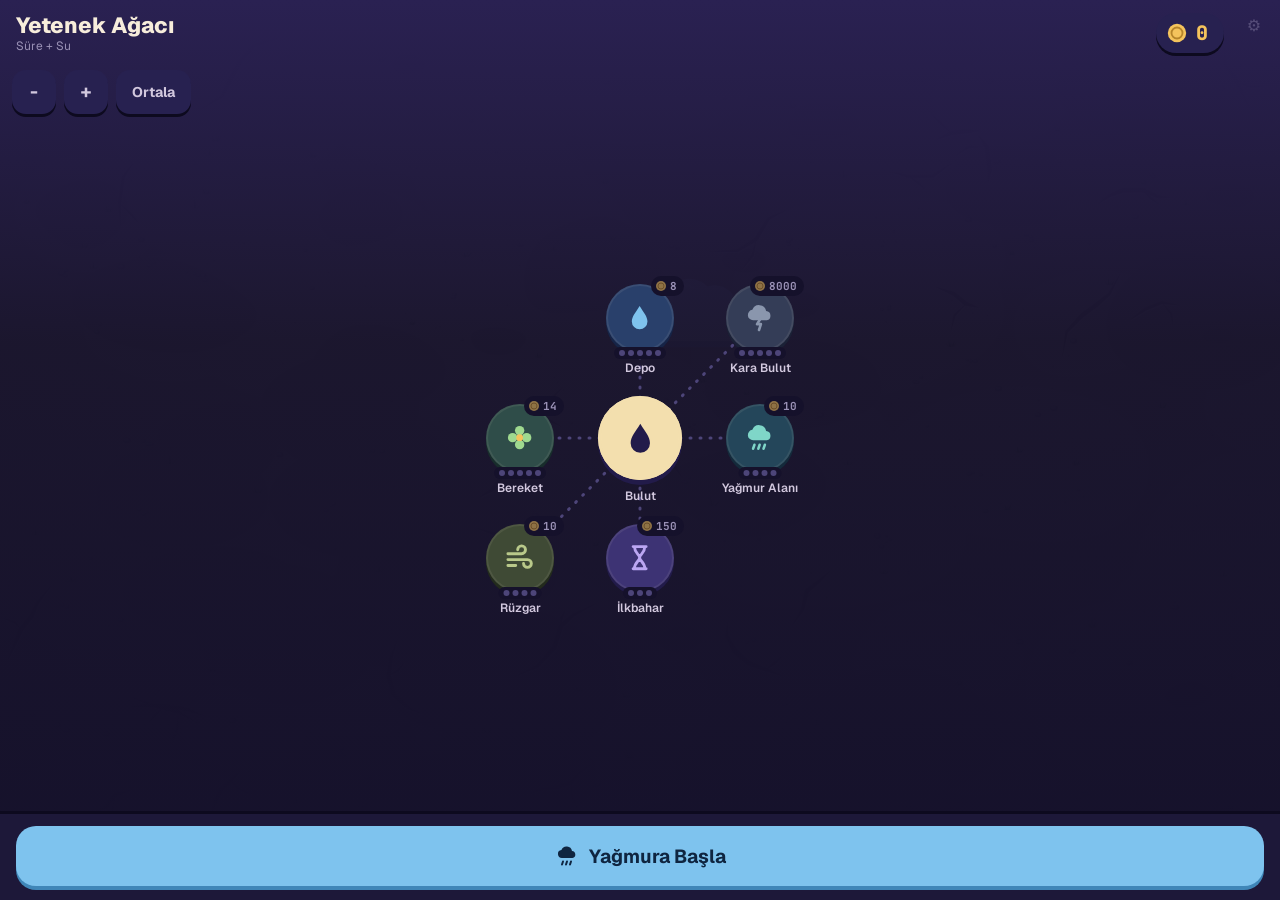
==== rogue/index.html @ 7db6c868 "." ====
<!doctype html>
<html lang="tr" data-build="7">
<head>
  <meta charset="utf-8">
  <meta name="viewport" content="width=device-width, initial-scale=1, viewport-fit=cover">
  <title>Yağmur Fırtınası: Rogue</title>
  <link rel="preconnect" href="https://fonts.googleapis.com">
  <link rel="stylesheet" href="https://fonts.googleapis.com/css2?family=Geist:wght@400;500;600;700&family=JetBrains+Mono:wght@500;600;700&display=swap">
  <link rel="stylesheet" href="style.css?v=8">
  <script>
    window.__errs = [];
    addEventListener('error', function (e) { __errs.push(String(e.message) + ' @' + String(e.filename).split('/').pop() + ':' + e.lineno); });
  </script>
</head>
<body>
  <!-- Play area: canvas always fills it; screens are overlays on top -->
  <div class="stage" id="stage">
    <canvas id="field"></canvas>

    <!-- HUD (visible during a run) -->
    <div class="hud" id="hud" hidden></div>

    <!-- Results overlay -->
    <section class="screen" id="screen-results" hidden></section>

    <!-- Shop overlay -->
    <section class="screen" id="screen-shop" hidden></section>

    <!-- Debug panel (toggle with D or the gear button) -->
    <button class="dbg-btn" id="dbg-btn" aria-label="Debug paneli">⚙</button>
    <aside class="dbg" id="dbg" hidden></aside>
  </div>

  <script src="js/config.js?v=8"></script>
  <script src="js/flora.js?v=8"></script>
  <script src="js/meta.js?v=8"></script>
  <script src="js/run.js?v=8"></script>
  <script src="js/render.js?v=8"></script>
  <script src="js/input.js?v=8"></script>
  <script src="js/ui.js?v=8"></script>
  <script src="js/main.js?v=8"></script>
</body>
</html>
---- rogue/style.css ----
/* Raindrop Rogue: a cloud bringing rain to drought land at dusk.
   Deep dusk navy/purple surfaces, cream text, rain-blue water, warm gold coins, soft green growth.
   Chunky rounded shapes, tactile bottom-edge buttons, tonal fills, no glow. */
:root {
  --bg: #15112b;
  --bg2: #1d1839;
  --surf: #272150;
  --surf2: #322b63;
  --raise: #40387a;
  --edge: #0d0a1f;                      /* dark bottom edge of raised things */
  --deep-rgb: 13, 10, 31;
  --bg-rgb: 21, 17, 43;
  --text: #f7eddb;                      /* cream */
  --text2: #d2c8de;
  --muted: #9a91b6;
  --dim: #4d4579;
  --water: #7ec3ee; --water-ed: #3f86b8; --on-water: #0f2540;
  --gold: #f4c35c; --gold-ed: #b5842a; --on-gold: #3a2705;
  --green: #97d68b;
  --danger: #ff8c78;
  --sans: 'Geist', system-ui, -apple-system, 'Segoe UI', Roboto, sans-serif;
  --mono: 'JetBrains Mono', ui-monospace, 'Cascadia Mono', Consolas, monospace;
  --gutter: 16px;
}

* { box-sizing: border-box; }
html, body {
  margin: 0; width: 100%; height: 100%;
  overflow: hidden; overscroll-behavior: none;
  background: var(--bg); color: var(--text);
  font: 15px/21px var(--sans); font-variant-numeric: tabular-nums;
  -webkit-text-size-adjust: 100%;
  -webkit-tap-highlight-color: transparent;
}
body { height: 100vh; height: 100dvh; }
[hidden] { display: none !important; }
button { font: inherit; color: inherit; background: none; border: 0; padding: 0; cursor: pointer; }
button:disabled { cursor: default; }
p, h2 { margin: 0; }

/* ---------- stage + canvas ---------- */
.stage { position: relative; width: 100%; height: 100%; overflow: hidden; }
.stage canvas {
  position: absolute; left: 0; top: 0; width: 100%; height: 100%;
  display: block; touch-action: none; user-select: none; -webkit-user-select: none;
}

/* ---------- shared bits ---------- */
.ico { display: block; flex: none; fill: currentColor; }
.ico-flower .ico-core { fill: var(--gold); }
.coin-ico { display: block; flex: none; width: 18px; height: 18px; }
.coin-ico .c1 { fill: var(--gold); }
.coin-ico .c2 { stroke: var(--gold-ed); }
.bar { flex: 1 1 auto; min-width: 0; height: 10px; border-radius: 5px; background: rgba(var(--deep-rgb), .6); overflow: hidden; }
.bar-thin { height: 6px; border-radius: 3px; }
.bar-fill { height: 100%; width: 0; border-radius: inherit; background: var(--water); }
.bar-water.low { background: var(--danger); }
.bar-evap { background: var(--gold); }
.bar-combo { background: var(--gold); }

/* ---------- HUD (never blocks play) ---------- */
.hud {
  position: absolute; left: 0; right: 0; top: 0; z-index: 5;
  /* right padding keeps the HUD clear of the debug gear */
  padding: max(10px, env(safe-area-inset-top)) calc(var(--gutter) + 40px) 0 max(var(--gutter), env(safe-area-inset-left));
  pointer-events: none; user-select: none; -webkit-user-select: none;
  display: flex; flex-direction: column; gap: 8px;
}
.hud-row { display: flex; align-items: center; gap: 8px; }
.hud-tank, .hud-pill, .hud-coins, .hud-combo {
  display: flex; align-items: center; gap: 8px; height: 38px; padding: 0 12px;
  border-radius: 19px; background: rgba(var(--bg-rgb), .82); box-shadow: 0 3px 0 rgba(var(--deep-rgb), .55);
}
.hud-tank { flex: 1 1 0; min-width: 0; max-width: 300px; }
.hud-tank .hud-ico { width: 20px; height: 20px; color: var(--water); }
.hud-coins { flex: none; padding: 0 14px 0 10px; }
.hud-coins .hud-coin { width: 22px; height: 22px; }
.hud-num { font: 700 14px/18px var(--mono); color: var(--text); white-space: nowrap; }
.hud-coins .hud-num { font-size: 17px; line-height: 20px; color: var(--gold); }
.hud-tank .hud-num { min-width: 6.4ch; text-align: right; }
.hud-pill { flex: none; }
.hud-ring { width: 22px; height: 22px; flex: none; }
.rg-bg, .rg-fg { fill: none; stroke-width: 3.4; }
.rg-bg { stroke: rgba(247, 237, 219, .18); }
.rg-fg { stroke: var(--water); stroke-linecap: round; stroke-dasharray: 100; stroke-dashoffset: 0; }
.hud-pill.low .rg-fg { stroke: var(--danger); }
.hud-pill.low .hud-num { color: var(--danger); }
.hud-evap { gap: 8px; }
.hud-evap .hud-ico { width: 20px; height: 20px; color: var(--gold); }
.hud-evap .bar { width: 72px; flex: none; }
.hud-combo {
  flex: none; flex-direction: column; justify-content: center; gap: 3px; width: 76px; padding: 0 12px;
  background: var(--gold); box-shadow: 0 3px 0 var(--gold-ed);
}
.hud-combo .hud-num { text-align: center; font-size: 17px; line-height: 18px; color: var(--on-gold); }
.hud-combo .bar { flex: none; background: rgba(58, 39, 5, .25); }
.hud-combo .bar-combo { background: var(--on-gold); }
.hud-combo.pop { animation: combo-pop .32s cubic-bezier(.3, 1.6, .5, 1); }
@keyframes combo-pop { 0% { transform: scale(.8); } 60% { transform: scale(1.18); } 100% { transform: scale(1); } }

/* ---------- overlay screens ---------- */
.screen {
  position: absolute; inset: 0; z-index: 10;
  display: flex; align-items: center; justify-content: center;
  padding: max(var(--gutter), env(safe-area-inset-top)) var(--gutter) max(var(--gutter), env(safe-area-inset-bottom));
  background: linear-gradient(rgba(var(--bg-rgb), .55), rgba(var(--bg-rgb), .86));
}
.panel {
  width: 100%; max-width: 720px; max-height: 100%; overflow-y: auto;
  display: flex; flex-direction: column; gap: 14px;
  padding: 22px 18px 18px; border-radius: 28px;
  background: var(--bg2);
  box-shadow: 0 6px 0 var(--edge), 0 22px 40px rgba(0, 0, 0, .35);
}
.panel-narrow { max-width: 400px; align-items: stretch; text-align: center; }

/* ---------- buttons ---------- */
.btn {
  min-height: 48px; padding: 0 22px; border-radius: 16px;
  background: var(--surf2); color: var(--text); font-weight: 700;
  display: inline-flex; align-items: center; justify-content: center; gap: 10px;
  box-shadow: 0 4px 0 var(--edge);
  transition: transform .08s, box-shadow .08s, background-color .12s;
}
.btn:active:not(:disabled) { transform: translateY(3px); box-shadow: 0 1px 0 var(--edge); }
.btn-primary { background: var(--water); color: var(--on-water); box-shadow: 0 4px 0 var(--water-ed); }
.btn-primary:active:not(:disabled) { box-shadow: 0 1px 0 var(--water-ed); }
.btn-gold { background: var(--gold); color: var(--on-gold); box-shadow: 0 4px 0 var(--gold-ed); }
.btn-gold:active:not(:disabled) { box-shadow: 0 1px 0 var(--gold-ed); }
.btn-big { min-height: 60px; border-radius: 20px; font-size: 19px; }
.btn-wide { width: 100%; }
.btn:disabled { opacity: .45; box-shadow: 0 2px 0 var(--edge); }
.btn-ico { width: 24px; height: 24px; }
@media (hover: hover) {
  .btn:hover:not(:disabled) { background: var(--raise); }
  .btn-primary:hover:not(:disabled) { background: #98d1f3; }
  .btn-gold:hover:not(:disabled) { background: #f8d078; }
}
.btn:focus-visible, .chip-btn:focus-visible, .dbg-btn:focus-visible, .tree-btn:focus-visible,
.tnode:focus-visible, .tree-x:focus-visible, .dbg-close:focus-visible {
  outline: 3px solid var(--text); outline-offset: 3px;
}

/* ---------- results ---------- */
.res-title { font: 800 32px/36px var(--sans); letter-spacing: -.3px; color: var(--text); }
.res-sub { margin-top: -8px; color: var(--muted); font-size: 14px; }
.big-coins {
  display: flex; align-items: center; justify-content: center; gap: 12px; margin: 2px 0;
  font: 800 56px/60px var(--mono); color: var(--gold); letter-spacing: -2px;
}
.big-coin { width: 46px; height: 46px; }
.big-coins.done, .big-coins:has(.done) { animation: coin-settle .3s ease-out; }
@keyframes coin-settle { 0% { transform: scale(1.12); } 100% { transform: scale(1); } }
.chips { display: grid; grid-template-columns: repeat(3, 1fr); gap: 8px; }
.chip {
  display: flex; flex-direction: column; align-items: center; gap: 2px; min-width: 0;
  padding: 10px 6px 9px; border-radius: 18px; background: var(--surf); box-shadow: 0 3px 0 var(--edge);
}
.chip-ico { width: 20px; height: 20px; color: var(--green); margin-bottom: 2px; }
.chip .ico-bolt { color: var(--gold); }
.chip .ico-hourglass { color: var(--water); }
.chip-val { font: 700 17px/22px var(--mono); color: var(--text); white-space: nowrap; }
.chip-lbl { font-size: 12px; line-height: 15px; color: var(--muted); }
.res-total { display: flex; align-items: center; justify-content: center; gap: 6px; color: var(--text2); font-size: 14px; }
.res-total b { font: 700 15px/20px var(--mono); color: var(--text); }
.mini-coin { width: 16px; height: 16px; }
.res-mode { margin-left: 8px; padding-left: 10px; border-left: 2px solid var(--dim); color: var(--muted); font-size: 12px; }
.btn-stack { display: flex; flex-direction: column; gap: 12px; margin-top: 4px; }
.results-panel { animation: panel-in .28s cubic-bezier(.3, 1.3, .5, 1); }
@keyframes panel-in { from { transform: translateY(14px) scale(.97); opacity: 0; } to { transform: none; opacity: 1; } }

/* ---------- skill tree ---------- */
.screen-tree { padding: 0; align-items: stretch; background: linear-gradient(#2a2152 0%, rgba(var(--bg-rgb), .96) 38%, var(--bg) 100%); }
.tree-wrap { width: 100%; height: 100%; display: flex; flex-direction: column; min-width: 0; }
.tree-head {
  flex: none; display: flex; justify-content: space-between; align-items: center; gap: 12px;
  padding: max(12px, env(safe-area-inset-top)) 56px 8px max(var(--gutter), env(safe-area-inset-left));
}
.tree-title { min-width: 0; }
.tree-h { font: 800 22px/26px var(--sans); letter-spacing: -.2px; }
.tree-mode { font-size: 12px; line-height: 16px; color: var(--muted); }
.coin-pill {
  flex: none; display: inline-flex; align-items: center; gap: 8px; height: 40px; padding: 0 16px 0 10px;
  border-radius: 20px; background: var(--surf); box-shadow: 0 3px 0 var(--edge);
}
.coin-pill .pill-coin { width: 22px; height: 22px; }
.shop-coins { font: 800 20px/24px var(--mono); color: var(--gold); }
.tree-main { position: relative; flex: 1 1 auto; min-height: 0; overflow: hidden; }
.tree-vp {
  position: absolute; inset: 0; overflow: hidden; cursor: grab;
  touch-action: none; user-select: none; -webkit-user-select: none;
}
.tree-vp.dragging { cursor: grabbing; }
.tree-world { position: absolute; left: 0; top: 0; width: 0; height: 0; transform-origin: 0 0; will-change: transform; }
.tree-lines { position: absolute; left: 0; top: 0; overflow: visible; pointer-events: none; }
.tree-foot {
  flex: none; padding: 12px max(var(--gutter), env(safe-area-inset-right)) max(14px, env(safe-area-inset-bottom)) max(var(--gutter), env(safe-area-inset-left));
  background: var(--bg2); box-shadow: 0 -3px 0 var(--edge);
}
.tree-ctl { position: absolute; left: 12px; top: 8px; display: flex; gap: 8px; z-index: 2; }
.tree-btn {
  min-width: 44px; min-height: 44px; border-radius: 14px; font: 700 20px/1 var(--mono);
  background: var(--surf); color: var(--text2); box-shadow: 0 3px 0 var(--edge);
  transition: transform .08s, box-shadow .08s;
}
.tree-btn:active { transform: translateY(2px); box-shadow: 0 1px 0 var(--edge); }
.tree-btn-txt { padding: 0 16px; font: 700 14px/1 var(--sans); }
@media (hover: hover) { .tree-btn:hover { background: var(--surf2); } }

/* branch colours: --c fill/accent, --cs soft disc tint, --ce darker edge */
.b-water  { --c: #7ec3ee; --cs: #29406b; --ce: #162447; }
.b-rain   { --c: #7fd6c8; --cs: #24465a; --ce: #142a3b; }
.b-bounty { --c: #9fd98f; --cs: #2f4d49; --ce: #182d2c; }
.b-time   { --c: #bba6f2; --cs: #3d3374; --ce: #221b4a; }
.b-storm  { --c: #8a96ad; --cs: #343d57; --ce: #1b2136; }
.b-wind   { --c: #b9c98a; --cs: #3f4a35; --ce: #232b1d; }
.b-root   { --c: #f3dfae; --cs: #4b4073; --ce: #221b4a; }

.tline { fill: none; stroke: var(--dim); stroke-width: 3; stroke-dasharray: 1 9; stroke-linecap: round; }
.tline.on { stroke: var(--c); stroke-width: 6; stroke-dasharray: none; opacity: .9; }

.tnode {
  position: absolute; padding: 0; border-radius: 50%;
  display: flex; align-items: center; justify-content: center;
  background: var(--cs); color: var(--c);
  box-shadow: inset 0 0 0 2px rgba(247, 237, 219, .08), 0 4px 0 var(--ce);
  touch-action: none; transition: transform .12s;
}
.tn-ico { width: 46%; height: 46%; }
.tn-sprite { width: 72%; height: 72%; object-fit: contain; pointer-events: none; -webkit-user-drag: none; }
.td-disc .tn-sprite { width: 80%; height: 80%; }
.tnode.st-owned { background: var(--cs); box-shadow: inset 0 0 0 3px var(--c), 0 4px 0 var(--ce); }
.tnode.st-maxed { background: var(--c); color: var(--ce); box-shadow: 0 4px 0 var(--ce); }
.tnode.st-maxed .ico-flower .ico-core { fill: #fff6df; }
.tnode.is-root { --c: #f3dfae; box-shadow: inset 0 0 0 3px var(--c), 0 5px 0 var(--ce); }
.tnode.st-locked { background: var(--surf); color: var(--muted); box-shadow: 0 3px 0 var(--ce); opacity: .7; }
.tnode.st-locked .tn-ico { width: 38%; height: 38%; }
.tnode.sel { transform: scale(1.1); box-shadow: inset 0 0 0 3px var(--text), 0 4px 0 var(--ce); }
.tnode.can-buy::after {
  content: ''; position: absolute; inset: -4px; border-radius: 50%; border: 3px solid var(--c);
  pointer-events: none; animation: tpulse 2s ease-out infinite;
}
.tn-pips {
  position: absolute; left: 50%; bottom: -7px; transform: translateX(-50%);
  display: flex; gap: 3px; padding: 3px 5px; border-radius: 8px; background: var(--bg);
}
.tn-pips i, .td-pips i { display: block; width: 6px; height: 6px; border-radius: 50%; background: var(--dim); }
.tn-pips i.on, .td-pips i.on { background: var(--c); }
.tn-cost {
  position: absolute; right: -10px; top: -8px; display: inline-flex; align-items: center; gap: 3px;
  height: 20px; padding: 0 7px 0 4px; border-radius: 10px;
  background: var(--bg); color: var(--muted); font: 700 11px/20px var(--mono);
}
.tn-cost .tn-coin { width: 12px; height: 12px; opacity: .55; }
.tn-cost.ok { background: var(--gold); color: var(--on-gold); }
.tn-cost.ok .tn-coin { opacity: 1; }
.tn-cost.ok .tn-coin .c1 { fill: #fff3c8; }
.tn-cost.ok .tn-coin .c2 { stroke: var(--gold-ed); }
.tn-lbl {
  position: absolute; left: 50%; transform: translateX(-50%); text-align: center;
  font: 600 12px/14px var(--sans); color: var(--text2); pointer-events: auto;
  display: -webkit-box; -webkit-line-clamp: 2; -webkit-box-orient: vertical; overflow: hidden;
}
.tnode.sel .tn-lbl { color: var(--text); }
.tnode.st-locked .tn-lbl { color: var(--muted); }
.tnode.is-new { animation: tnode-in .45s cubic-bezier(.3, 1.4, .5, 1) backwards; }
.tline.is-new { animation: tline-in .45s ease-out backwards; }
@keyframes tpulse { 0% { transform: scale(1); opacity: .7; } 100% { transform: scale(1.35); opacity: 0; } }
@keyframes tnode-in { from { transform: scale(.4); opacity: 0; } to { transform: scale(1); opacity: 1; } }
@keyframes tline-in { from { opacity: 0; } to { opacity: .9; } }

/* detail: side card on desktop, bottom sheet on small screens */
.tree-detail {
  position: absolute; right: 16px; top: 16px; width: 300px; max-height: calc(100% - 32px); overflow-y: auto; z-index: 3;
  display: flex; flex-direction: column; gap: 12px; padding: 16px; border-radius: 24px;
  background: var(--bg2); box-shadow: 0 5px 0 var(--edge), 0 18px 34px rgba(0, 0, 0, .35);
  animation: sheet-in .2s ease-out;
}
@keyframes sheet-in { from { transform: translateY(12px); opacity: 0; } to { transform: none; opacity: 1; } }
.td-head { display: flex; align-items: center; gap: 12px; }
.td-disc {
  flex: none; width: 48px; height: 48px; border-radius: 50%; display: flex; align-items: center; justify-content: center;
  background: var(--cs); color: var(--c); box-shadow: 0 3px 0 var(--ce);
}
.td-disc .ico { width: 24px; height: 24px; }
.td-titles { flex: 1 1 auto; min-width: 0; }
.td-name { font-weight: 800; font-size: 18px; line-height: 22px; }
.td-sub { display: flex; align-items: center; gap: 8px; font: 600 12px/16px var(--sans); color: var(--muted); }
.td-pips { display: inline-flex; gap: 3px; --c: var(--water); }
.tree-x { flex: none; width: 44px; height: 44px; margin: -6px -8px -6px 0; font-size: 26px; line-height: 1; color: var(--text2); border-radius: 14px; }
@media (hover: hover) { .tree-x:hover { background: var(--surf); } }
.td-desc { color: var(--text2); }
.td-note { font-size: 13px; color: var(--muted); }
.td-eff {
  display: flex; align-items: center; flex-wrap: wrap; gap: 4px 10px; padding: 10px 14px; border-radius: 16px;
  background: rgba(var(--deep-rgb), .45); font: 700 15px/20px var(--mono);
}
.td-eff-name { font: 600 13px/20px var(--sans); color: var(--muted); margin-right: 2px; }
.td-eff-cur { color: var(--text2); }
.td-arrow { color: var(--muted); }
.td-eff-next { color: var(--green); }
.td-foot { display: flex; align-items: center; justify-content: space-between; gap: 10px; }
.td-cost { display: inline-flex; align-items: center; gap: 7px; font: 800 20px/24px var(--mono); color: var(--gold); }
.td-cost .td-coin { width: 22px; height: 22px; }
.td-cost.poor { color: var(--muted); }
.td-cost.poor .td-coin { opacity: .5; }
.td-need { display: inline-flex; align-items: center; gap: 6px; font-size: 13px; line-height: 17px; color: var(--muted); }
.td-lock { width: 16px; height: 16px; flex: none; }
.td-buy { flex: none; min-width: 104px; }
.card-max { font: 700 14px/20px var(--sans); color: var(--green); }

/* ---------- debug (plain dev tool, deliberately unpolished) ---------- */
.dbg-btn {
  position: absolute; top: max(4px, env(safe-area-inset-top)); right: 4px; z-index: 40;
  width: 44px; height: 44px; border-radius: 14px; font-size: 16px; line-height: 44px; text-align: center;
  color: var(--muted); opacity: .4; transition: opacity .15s;
}
.dbg-btn:hover, .dbg-btn:focus-visible { opacity: 1; }
.dbg {
  position: absolute; top: 0; right: 0; bottom: 0; z-index: 50;
  width: min(340px, 100%); overflow-y: auto; overflow-x: hidden; overscroll-behavior: contain;
  padding: 16px var(--gutter) 24px;
  background: #0b0919; border-left: 2px dashed var(--dim);
  display: flex; flex-direction: column; gap: 10px;
}
.dbg-head { display: flex; align-items: center; gap: 8px; font-family: var(--mono); }
.dbg-tag { padding: 0 6px; border-radius: 4px; background: var(--dim); color: var(--text); font: 600 10px/16px var(--mono); }
.dbg-close { margin-left: auto; width: 44px; height: 44px; margin-top: -8px; margin-bottom: -8px; margin-right: -10px; font-size: 22px; color: var(--text2); }
.dbg-note { font-size: 12px; line-height: 16px; color: var(--gold); }
.dbg-sub { margin-top: 6px; font: 600 11px/14px var(--mono); color: var(--muted); }
.dbg-field { display: flex; flex-direction: column; gap: 4px; font-size: 12px; color: var(--text2); }
.dbg-field input, .dbg-field select {
  min-height: 44px; padding: 0 10px; border-radius: 8px; width: 100%;
  background: var(--bg); color: var(--text); border: 1px solid var(--dim);
  font: 500 14px var(--mono);
}
.dbg-field input::placeholder { color: var(--muted); }
.dbg-field input:focus, .dbg-field select:focus { outline: 2px solid var(--water); outline-offset: 0; border-color: transparent; }
.dbg-coins { font: 600 13px/16px var(--mono); color: var(--gold); }
.chip-row { display: flex; flex-wrap: wrap; gap: 8px; }
.chip-btn {
  min-height: 44px; padding: 0 14px; border-radius: 8px;
  background: var(--bg); border: 1px solid var(--dim); color: var(--text2); font-size: 13px;
}
@media (hover: hover) { .chip-btn:hover { background: var(--surf); } }
.chip-btn.active { background: var(--water); border-color: var(--water); color: var(--on-water); font-weight: 700; }
.chip-danger { color: var(--danger); }

/* ---------- small screens ---------- */
@media (max-width: 480px) {
  .panel { padding: 20px 14px 16px; gap: 12px; }
  .res-title { font-size: 28px; line-height: 32px; }
  .big-coins { font-size: 48px; line-height: 52px; }
  .big-coin { width: 40px; height: 40px; }
  .hud-combo { width: 68px; }
  .hud-evap .bar { width: 56px; }
}
@media (max-width: 640px) {
  .tree-detail {
    left: 0; right: 0; top: auto; bottom: 0; width: auto; max-height: 62%;
    border-radius: 24px 24px 0 0; box-shadow: 0 -4px 0 var(--edge), 0 -12px 30px rgba(0, 0, 0, .3);
    padding-bottom: 18px;
  }
}
@media (max-height: 560px) {
  .big-coins { font-size: 36px; line-height: 40px; }
  .big-coin { width: 32px; height: 32px; }
  .panel { gap: 8px; padding: 12px; }
  .res-title { font-size: 24px; line-height: 28px; }
  .btn-big { min-height: 52px; }
}
@media (prefers-reduced-motion: reduce) {
  * { transition: none !important; }
  .results-panel, .tree-detail, .hud-combo.pop, .big-coins, .big-coins.done,
  .tnode, .tline, .tnode::after { animation: none !important; }
  .tnode.can-buy::after { opacity: .5; }
}
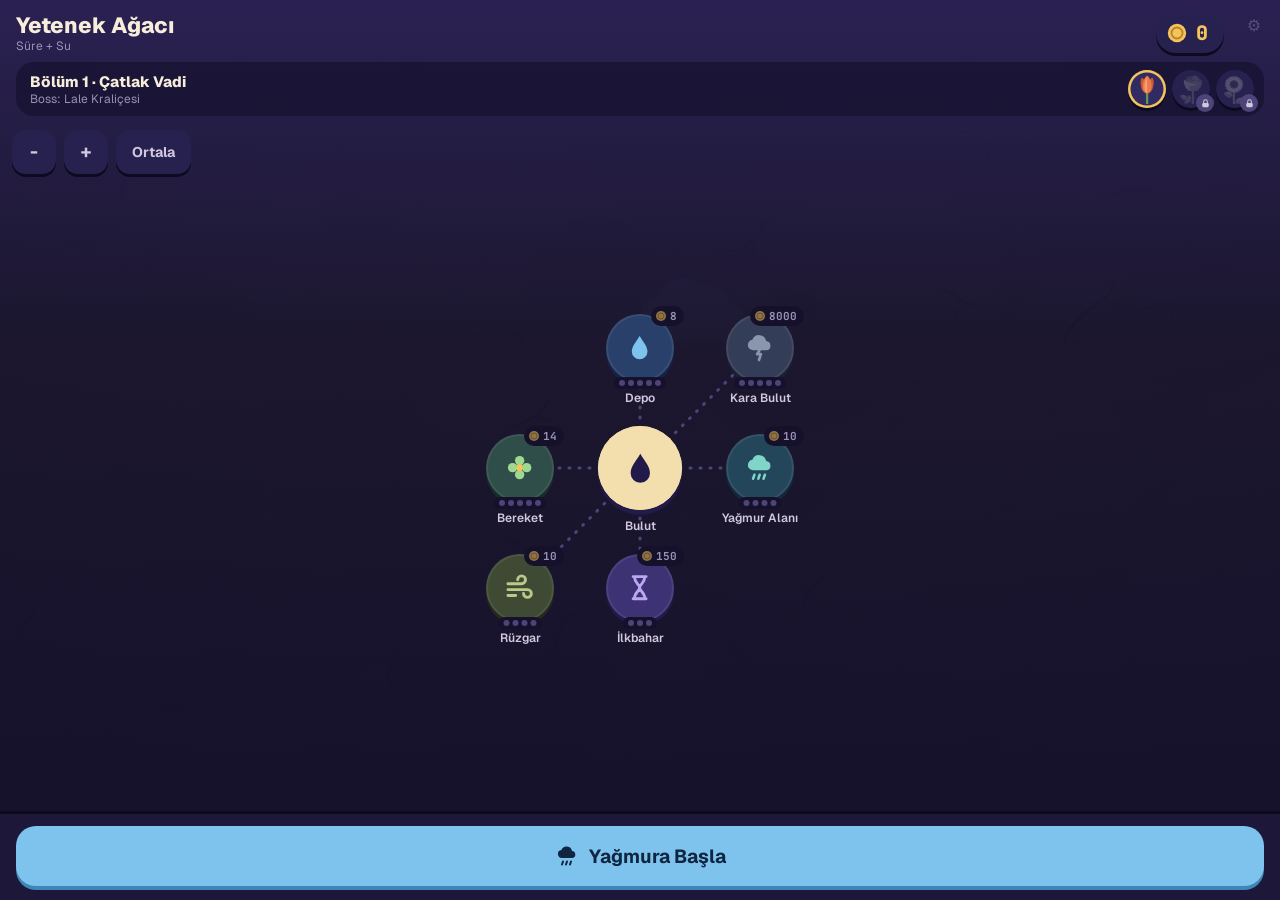
==== commit 1f9a8834: "workin on a weekend like usual" ====
--- a/rogue/index.html
+++ b/rogue/index.html
@@ -1,12 +1,12 @@
 <!doctype html>
-<html lang="tr" data-build="7">
+<html lang="tr" data-build="11">
 <head>
   <meta charset="utf-8">
   <meta name="viewport" content="width=device-width, initial-scale=1, viewport-fit=cover">
   <title>Yağmur Fırtınası: Rogue</title>
   <link rel="preconnect" href="https://fonts.googleapis.com">
   <link rel="stylesheet" href="https://fonts.googleapis.com/css2?family=Geist:wght@400;500;600;700&family=JetBrains+Mono:wght@500;600;700&display=swap">
-  <link rel="stylesheet" href="style.css?v=8">
+  <link rel="stylesheet" href="style.css?v=16">
   <script>
     window.__errs = [];
     addEventListener('error', function (e) { __errs.push(String(e.message) + ' @' + String(e.filename).split('/').pop() + ':' + e.lineno); });
@@ -31,13 +31,13 @@
     <aside class="dbg" id="dbg" hidden></aside>
   </div>
 
-  <script src="js/config.js?v=8"></script>
-  <script src="js/flora.js?v=8"></script>
-  <script src="js/meta.js?v=8"></script>
-  <script src="js/run.js?v=8"></script>
-  <script src="js/render.js?v=8"></script>
-  <script src="js/input.js?v=8"></script>
-  <script src="js/ui.js?v=8"></script>
-  <script src="js/main.js?v=8"></script>
+  <script src="js/config.js?v=16"></script>
+  <script src="js/flora.js?v=16"></script>
+  <script src="js/meta.js?v=16"></script>
+  <script src="js/run.js?v=16"></script>
+  <script src="js/render.js?v=16"></script>
+  <script src="js/input.js?v=16"></script>
+  <script src="js/ui.js?v=16"></script>
+  <script src="js/main.js?v=16"></script>
 </body>
 </html>
--- a/rogue/style.css
+++ b/rogue/style.css
@@ -98,6 +98,56 @@
 .hud-combo.pop { animation: combo-pop .32s cubic-bezier(.3, 1.6, .5, 1); }
 @keyframes combo-pop { 0% { transform: scale(.8); } 60% { transform: scale(1.18); } 100% { transform: scale(1); } }
 
+/* ---------- level bar / boss panel (HUD) ---------- */
+.hud-level {
+  align-self: flex-start; width: 100%; max-width: 300px; display: flex; flex-direction: column; gap: 4px;
+  padding: 6px 12px 7px; border-radius: 14px; background: rgba(var(--bg-rgb), .82); box-shadow: 0 3px 0 rgba(var(--deep-rgb), .55);
+}
+.lv-name { display: flex; align-items: center; gap: 6px; min-width: 0; font: 600 11px/14px var(--sans); color: var(--text2); white-space: nowrap; overflow: hidden; text-overflow: ellipsis; }
+.lv-row { display: flex; align-items: center; gap: 8px; }
+.lv-bar { height: 8px; border-radius: 4px; }
+.bar-level { background: var(--green); transition: width .2s ease-out; }
+.lv-num { flex: none; font: 700 11px/14px var(--mono); color: var(--text2); min-width: 5.5ch; text-align: right; }
+.lv-goal { flex: none; width: 22px; height: 22px; margin: -4px -4px -4px 0; }
+.lv-ico { display: block; width: 22px; height: 22px; flex: none; object-fit: contain; }
+.hud-level.is-boss { box-shadow: inset 0 0 0 2px var(--gold), 0 3px 0 rgba(var(--deep-rgb), .55); }
+.lv-boss-name { font: 800 13px/18px var(--sans); color: var(--gold); margin: -2px 0 0 -4px; }
+.lv-pips { display: grid; grid-template-columns: repeat(3, 1fr); gap: 6px; }
+.lv-pip { padding: 3px; border-radius: 6px; background: rgba(var(--deep-rgb), .5); }
+.lv-pip .bar { background: transparent; }
+.lv-pip.wet { box-shadow: inset 0 0 0 1.5px var(--water); }
+.lv-pip.done { background: var(--gold); }
+.lv-pip.done .bar-fill { background: var(--on-gold); }
+.lv-line { display: flex; align-items: center; gap: 8px; }
+.lv-tag { flex: none; width: 6.2em; font: 600 11px/14px var(--sans); color: var(--text2); }
+.bar-boss { background: var(--water); }
+.bar-thorn { background: #8fae6a; }
+.bar-heat { background: #f0a34a; }
+.hud-level.shield-open .bar-thorn { background: var(--green); }
+.hud-level.shield-open #lv-thorn-tag { color: var(--green); }
+.hud-level.scorched .bar-heat { background: var(--danger); animation: lv-blink .5s steps(2) infinite; }
+.hud-level.scorched #lv-heat-tag { color: var(--danger); }
+@keyframes lv-blink { 50% { opacity: .45; } }
+
+/* Boss arrival banner: centred, never blocks input */
+.hud-toast {
+  position: absolute; left: var(--gutter); right: var(--gutter); top: 30vh; margin: 0 auto; max-width: 360px;
+  display: flex; flex-direction: column; align-items: center; gap: 4px; text-align: center;
+  padding: 14px 18px 16px; border-radius: 24px; background: rgba(var(--bg-rgb), .9);
+  box-shadow: inset 0 0 0 3px var(--gold), 0 5px 0 var(--edge), 0 18px 34px rgba(0, 0, 0, .3);
+  pointer-events: none;
+}
+.hud-toast.show { animation: toast-io 3.2s cubic-bezier(.3, 1.3, .5, 1) forwards; }
+@keyframes toast-io {
+  0% { transform: translateY(-14px) scale(.85); opacity: 0; }
+  10% { transform: none; opacity: 1; }
+  85% { transform: none; opacity: 1; }
+  100% { transform: translateY(-8px); opacity: 0; }
+}
+.toast-ico { width: 64px; height: 64px; margin-top: -4px; }
+.toast-title { font: 800 24px/28px var(--sans); color: var(--gold); letter-spacing: -.2px; }
+.toast-hint { font: 600 15px/20px var(--sans); color: var(--text); }
+
 /* ---------- overlay screens ---------- */
 .screen {
   position: absolute; inset: 0; z-index: 10;
@@ -169,6 +219,49 @@
 .results-panel { animation: panel-in .28s cubic-bezier(.3, 1.3, .5, 1); }
 @keyframes panel-in { from { transform: translateY(14px) scale(.97); opacity: 0; } to { transform: none; opacity: 1; } }
 
+/* ---------- results: level block ---------- */
+.res-sub-top { margin-top: -8px; }
+.res-level { display: flex; flex-direction: column; gap: 8px; padding: 12px 14px; border-radius: 18px; background: var(--surf); text-align: left; }
+.res-level-name { display: flex; align-items: center; gap: 8px; font: 700 15px/20px var(--sans); color: var(--text); }
+.res-lv-ico { width: 30px; height: 30px; flex: none; }
+.res-boss-line { display: flex; align-items: center; gap: 10px; font-size: 14px; color: var(--text2); }
+.res-boss-line > span:first-child { flex: none; min-width: 4.6em; }
+.res-boss-line b { font-family: var(--mono); color: var(--text); }
+.res-bar { height: 10px; }
+.res-pips { display: grid; grid-template-columns: repeat(3, 1fr); gap: 8px; }
+.res-pip { height: 12px; padding: 2px; border-radius: 6px; background: rgba(var(--deep-rgb), .6); overflow: hidden; }
+.res-pip i { display: block; height: 100%; border-radius: 4px; background: var(--water); }
+.res-pip.on { background: var(--gold); }
+.res-pip.on i { background: var(--on-gold); width: 100% !important; }
+.res-escaped { box-shadow: inset 0 0 0 2px rgba(255, 140, 120, .45); }
+.res-win { position: relative; display: flex; flex-direction: column; align-items: center; gap: 4px; padding: 6px 0 2px; }
+.res-flower { width: 112px; height: 112px; border-radius: 50%; background: radial-gradient(circle, var(--surf2) 0 58%, transparent 59%); animation: flower-pop .6s cubic-bezier(.3, 1.6, .5, 1) .1s backwards; }
+.res-flower-img { display: block; width: 100%; height: 100%; }
+.res-unlock { font: 600 16px/22px var(--sans); color: var(--text2); }
+.res-unlock b { color: var(--green); font-weight: 800; }
+.res-reward { display: flex; align-items: center; justify-content: center; gap: 5px; font-size: 13px; color: var(--muted); }
+.res-reward b { font: 700 14px/18px var(--mono); color: var(--gold); }
+.res-next { font: 600 14px/19px var(--sans); color: var(--green); }
+.results-panel.is-win { box-shadow: inset 0 0 0 3px var(--gold), 0 6px 0 var(--edge), 0 22px 40px rgba(0, 0, 0, .35); }
+.results-panel.is-win .res-title { color: var(--gold); }
+@keyframes flower-pop { from { transform: scale(.3) rotate(-20deg); opacity: 0; } to { transform: none; opacity: 1; } }
+/* Petal confetti bursting out of the unlocked flower */
+.res-confetti { position: absolute; left: 50%; top: 62px; width: 0; height: 0; pointer-events: none; }
+.res-confetti i {
+  position: absolute; width: 7px; height: 12px; margin: -6px 0 0 -3px; border-radius: 50%;
+  background: var(--gold); opacity: 0;
+  --a: calc(var(--i) * 25.7deg);
+  animation: petal-burst 1.4s cubic-bezier(.2, .7, .4, 1) calc(.15s + var(--i) * .02s) forwards;
+}
+.res-confetti i:nth-child(3n) { background: #e0617f; }
+.res-confetti i:nth-child(3n+1) { background: #fbf7ee; }
+.res-confetti i:nth-child(4n) { background: #ea7a4a; }
+@keyframes petal-burst {
+  0% { opacity: 1; transform: rotate(var(--a)) translateY(0) rotate(0); }
+  70% { opacity: 1; }
+  100% { opacity: 0; transform: rotate(var(--a)) translateY(-96px) rotate(200deg); }
+}
+
 /* ---------- skill tree ---------- */
 .screen-tree { padding: 0; align-items: stretch; background: linear-gradient(#2a2152 0%, rgba(var(--bg-rgb), .96) 38%, var(--bg) 100%); }
 .tree-wrap { width: 100%; height: 100%; display: flex; flex-direction: column; min-width: 0; }
@@ -185,6 +278,26 @@
 }
 .coin-pill .pill-coin { width: 22px; height: 22px; }
 .shop-coins { font: 800 20px/24px var(--mono); color: var(--gold); }
+/* Level strip under the tree header */
+.tree-levels {
+  flex: none; display: flex; align-items: center; justify-content: space-between; gap: 12px;
+  margin: 0 max(var(--gutter), env(safe-area-inset-right)) 6px max(var(--gutter), env(safe-area-inset-left));
+  padding: 8px 10px 8px 14px; border-radius: 18px; background: rgba(var(--deep-rgb), .45);
+}
+.tl-text { display: flex; flex-direction: column; min-width: 0; }
+.tl-name { font: 800 15px/19px var(--sans); color: var(--text); white-space: nowrap; overflow: hidden; text-overflow: ellipsis; }
+.tl-sub { font-size: 12px; line-height: 16px; color: var(--muted); white-space: nowrap; overflow: hidden; text-overflow: ellipsis; }
+.tl-marks { flex: none; display: flex; align-items: center; gap: 6px; }
+.lvm { position: relative; width: 38px; height: 38px; border-radius: 50%; display: grid; place-items: center; background: var(--surf); box-shadow: 0 3px 0 var(--edge); }
+.lvm-ico { width: 30px; height: 30px; }
+.lvm-current { background: var(--surf2); box-shadow: inset 0 0 0 2.5px var(--gold), 0 3px 0 var(--edge); }
+.lvm-locked .lvm-ico { opacity: .3; filter: grayscale(1); }
+.lvm-badge {
+  position: absolute; right: -4px; bottom: -4px; width: 18px; height: 18px; border-radius: 50%;
+  display: grid; place-items: center; font: 800 11px/1 var(--sans); background: var(--green); color: #173018;
+}
+.lvm-lock { background: var(--dim); color: var(--text2); }
+.lvm-lock .ico { width: 11px; height: 11px; }
 .tree-main { position: relative; flex: 1 1 auto; min-height: 0; overflow: hidden; }
 .tree-vp {
   position: absolute; inset: 0; overflow: hidden; cursor: grab;
@@ -372,6 +485,7 @@
 @media (prefers-reduced-motion: reduce) {
   * { transition: none !important; }
   .results-panel, .tree-detail, .hud-combo.pop, .big-coins, .big-coins.done,
-  .tnode, .tline, .tnode::after { animation: none !important; }
+  .tnode, .tline, .tnode::after, .hud-toast.show, .res-flower, .hud-level.scorched .bar-heat { animation: none !important; }
+  .res-confetti { display: none; }
   .tnode.can-buy::after { opacity: .5; }
 }
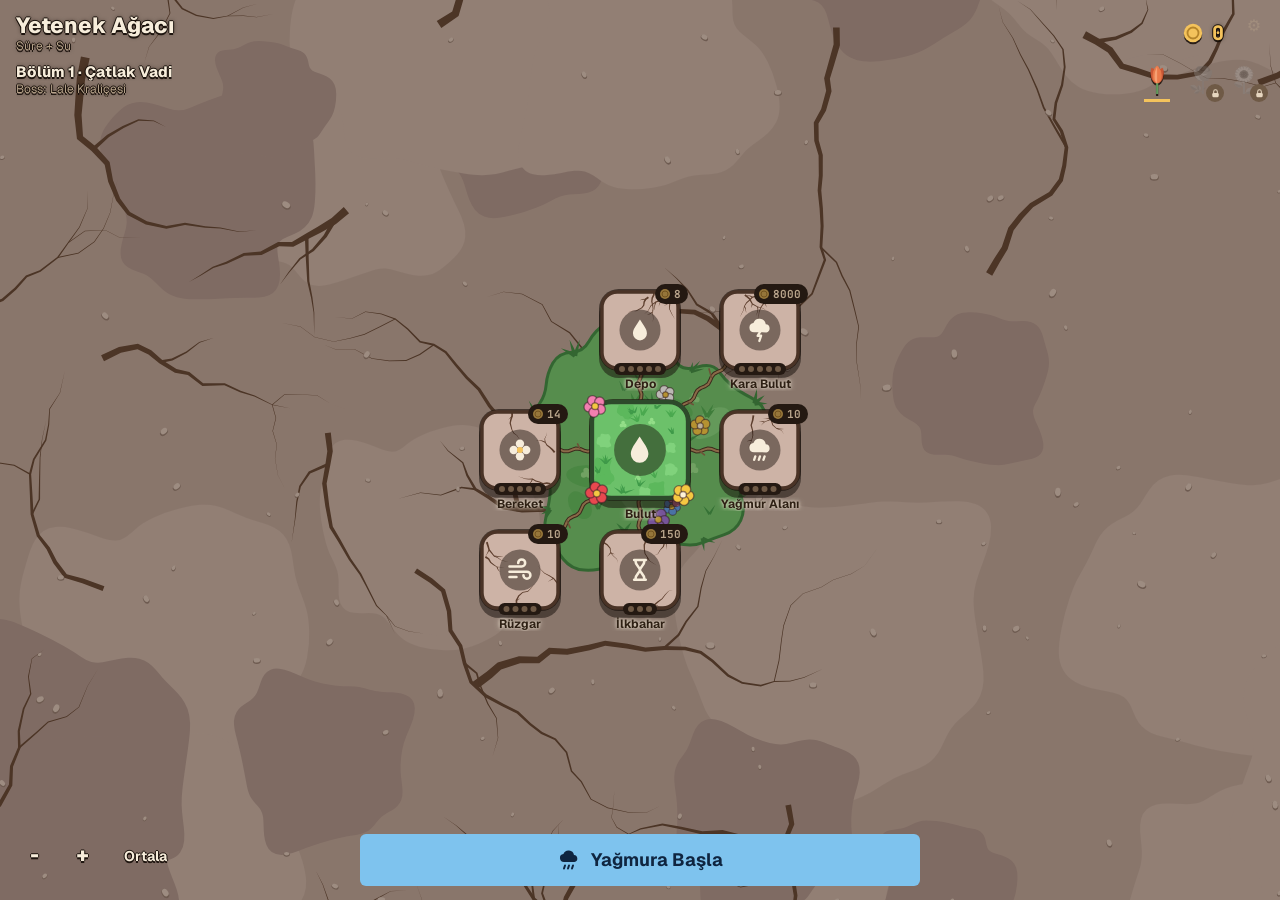
==== commit 10671f39: "." ====
--- a/rogue/index.html
+++ b/rogue/index.html
@@ -6,7 +6,7 @@
   <title>Yağmur Fırtınası: Rogue</title>
   <link rel="preconnect" href="https://fonts.googleapis.com">
   <link rel="stylesheet" href="https://fonts.googleapis.com/css2?family=Geist:wght@400;500;600;700&family=JetBrains+Mono:wght@500;600;700&display=swap">
-  <link rel="stylesheet" href="style.css?v=16">
+  <link rel="stylesheet" href="style.css?v=44">
   <script>
     window.__errs = [];
     addEventListener('error', function (e) { __errs.push(String(e.message) + ' @' + String(e.filename).split('/').pop() + ':' + e.lineno); });
@@ -31,13 +31,15 @@
     <aside class="dbg" id="dbg" hidden></aside>
   </div>
 
-  <script src="js/config.js?v=16"></script>
-  <script src="js/flora.js?v=16"></script>
-  <script src="js/meta.js?v=16"></script>
-  <script src="js/run.js?v=16"></script>
-  <script src="js/render.js?v=16"></script>
-  <script src="js/input.js?v=16"></script>
-  <script src="js/ui.js?v=16"></script>
-  <script src="js/main.js?v=16"></script>
+  <script src="js/config.js?v=44"></script>
+  <script src="js/flora.js?v=44"></script>
+  <script src="js/hudart.js?v=44"></script>
+  <script src="js/meta.js?v=44"></script>
+  <script src="js/run.js?v=44"></script>
+  <script src="js/render.js?v=44"></script>
+  <script src="js/input.js?v=44"></script>
+  <script src="js/treeart.js?v=44"></script>
+  <script src="js/ui.js?v=44"></script>
+  <script src="js/main.js?v=44"></script>
 </body>
 </html>
--- a/rogue/style.css
+++ b/rogue/style.css
@@ -1,19 +1,19 @@
-/* Raindrop Rogue: a cloud bringing rain to drought land at dusk.
-   Deep dusk navy/purple surfaces, cream text, rain-blue water, warm gold coins, soft green growth.
+/* Raindrop Rogue: a cloud bringing rain to drought land.
+   Dark bark/earth surfaces, cream text, rain-blue water, warm gold coins, soft green growth.
    Chunky rounded shapes, tactile bottom-edge buttons, tonal fills, no glow. */
 :root {
-  --bg: #15112b;
-  --bg2: #1d1839;
-  --surf: #272150;
-  --surf2: #322b63;
-  --raise: #40387a;
-  --edge: #0d0a1f;                      /* dark bottom edge of raised things */
-  --deep-rgb: 13, 10, 31;
-  --bg-rgb: 21, 17, 43;
+  --bg: #241912;                        /* dark bark */
+  --bg2: #33241a;
+  --surf: #432f22;
+  --surf2: #523b2b;
+  --raise: #654a36;
+  --edge: #150d08;                      /* dark bottom edge of raised things */
+  --deep-rgb: 21, 13, 8;
+  --bg-rgb: 36, 25, 18;
   --text: #f7eddb;                      /* cream */
-  --text2: #d2c8de;
-  --muted: #9a91b6;
-  --dim: #4d4579;
+  --text2: #e6d6bf;
+  --muted: #b8a48b;
+  --dim: #6f5a46;
   --water: #7ec3ee; --water-ed: #3f86b8; --on-water: #0f2540;
   --gold: #f4c35c; --gold-ed: #b5842a; --on-gold: #3a2705;
   --green: #97d68b;
@@ -54,75 +54,82 @@
 .bar { flex: 1 1 auto; min-width: 0; height: 10px; border-radius: 5px; background: rgba(var(--deep-rgb), .6); overflow: hidden; }
 .bar-thin { height: 6px; border-radius: 3px; }
 .bar-fill { height: 100%; width: 0; border-radius: inherit; background: var(--water); }
-.bar-water.low { background: var(--danger); }
 .bar-evap { background: var(--gold); }
 .bar-combo { background: var(--gold); }
-
-/* ---------- HUD (never blocks play) ---------- */
-.hud {
-  position: absolute; left: 0; right: 0; top: 0; z-index: 5;
-  /* right padding keeps the HUD clear of the debug gear */
-  padding: max(10px, env(safe-area-inset-top)) calc(var(--gutter) + 40px) 0 max(var(--gutter), env(safe-area-inset-left));
-  pointer-events: none; user-select: none; -webkit-user-select: none;
-  display: flex; flex-direction: column; gap: 8px;
-}
-.hud-row { display: flex; align-items: center; gap: 8px; }
-.hud-tank, .hud-pill, .hud-coins, .hud-combo {
-  display: flex; align-items: center; gap: 8px; height: 38px; padding: 0 12px;
-  border-radius: 19px; background: rgba(var(--bg-rgb), .82); box-shadow: 0 3px 0 rgba(var(--deep-rgb), .55);
-}
-.hud-tank { flex: 1 1 0; min-width: 0; max-width: 300px; }
-.hud-tank .hud-ico { width: 20px; height: 20px; color: var(--water); }
-.hud-coins { flex: none; padding: 0 14px 0 10px; }
-.hud-coins .hud-coin { width: 22px; height: 22px; }
-.hud-num { font: 700 14px/18px var(--mono); color: var(--text); white-space: nowrap; }
-.hud-coins .hud-num { font-size: 17px; line-height: 20px; color: var(--gold); }
-.hud-tank .hud-num { min-width: 6.4ch; text-align: right; }
-.hud-pill { flex: none; }
-.hud-ring { width: 22px; height: 22px; flex: none; }
-.rg-bg, .rg-fg { fill: none; stroke-width: 3.4; }
-.rg-bg { stroke: rgba(247, 237, 219, .18); }
-.rg-fg { stroke: var(--water); stroke-linecap: round; stroke-dasharray: 100; stroke-dashoffset: 0; }
-.hud-pill.low .rg-fg { stroke: var(--danger); }
-.hud-pill.low .hud-num { color: var(--danger); }
-.hud-evap { gap: 8px; }
-.hud-evap .hud-ico { width: 20px; height: 20px; color: var(--gold); }
-.hud-evap .bar { width: 72px; flex: none; }
-.hud-combo {
-  flex: none; flex-direction: column; justify-content: center; gap: 3px; width: 76px; padding: 0 12px;
-  background: var(--gold); box-shadow: 0 3px 0 var(--gold-ed);
-}
-.hud-combo .hud-num { text-align: center; font-size: 17px; line-height: 18px; color: var(--on-gold); }
-.hud-combo .bar { flex: none; background: rgba(58, 39, 5, .25); }
-.hud-combo .bar-combo { background: var(--on-gold); }
-.hud-combo.pop { animation: combo-pop .32s cubic-bezier(.3, 1.6, .5, 1); }
-@keyframes combo-pop { 0% { transform: scale(.8); } 60% { transform: scale(1.18); } 100% { transform: scale(1); } }
-
-/* ---------- level bar / boss panel (HUD) ---------- */
-.hud-level {
-  align-self: flex-start; width: 100%; max-width: 300px; display: flex; flex-direction: column; gap: 4px;
-  padding: 6px 12px 7px; border-radius: 14px; background: rgba(var(--bg-rgb), .82); box-shadow: 0 3px 0 rgba(var(--deep-rgb), .55);
-}
-.lv-name { display: flex; align-items: center; gap: 6px; min-width: 0; font: 600 11px/14px var(--sans); color: var(--text2); white-space: nowrap; overflow: hidden; text-overflow: ellipsis; }
-.lv-row { display: flex; align-items: center; gap: 8px; }
-.lv-bar { height: 8px; border-radius: 4px; }
-.bar-level { background: var(--green); transition: width .2s ease-out; }
-.lv-num { flex: none; font: 700 11px/14px var(--mono); color: var(--text2); min-width: 5.5ch; text-align: right; }
-.lv-goal { flex: none; width: 22px; height: 22px; margin: -4px -4px -4px 0; }
-.lv-ico { display: block; width: 22px; height: 22px; flex: none; object-fit: contain; }
-.hud-level.is-boss { box-shadow: inset 0 0 0 2px var(--gold), 0 3px 0 rgba(var(--deep-rgb), .55); }
-.lv-boss-name { font: 800 13px/18px var(--sans); color: var(--gold); margin: -2px 0 0 -4px; }
-.lv-pips { display: grid; grid-template-columns: repeat(3, 1fr); gap: 6px; }
-.lv-pip { padding: 3px; border-radius: 6px; background: rgba(var(--deep-rgb), .5); }
-.lv-pip .bar { background: transparent; }
-.lv-pip.wet { box-shadow: inset 0 0 0 1.5px var(--water); }
-.lv-pip.done { background: var(--gold); }
-.lv-pip.done .bar-fill { background: var(--on-gold); }
-.lv-line { display: flex; align-items: center; gap: 8px; }
-.lv-tag { flex: none; width: 6.2em; font: 600 11px/14px var(--sans); color: var(--text2); }
+.bar-level { background: var(--green); }
 .bar-boss { background: var(--water); }
 .bar-thorn { background: #8fae6a; }
 .bar-heat { background: #f0a34a; }
+
+/* ---------- HUD (desktop; never blocks play) ---------- */
+/* Minimal: no boxes, no panel backgrounds, no rounded frames. Elements sit straight on the scene; a tight
+   dark outline on text and icons keeps them readable on sand and grass. */
+.hud { position: absolute; inset: 0; z-index: 5; pointer-events: none; user-select: none; -webkit-user-select: none;
+  --ink: rgba(var(--deep-rgb), .9); }
+.hud-panel, .hud-level, .hud-toast { background: none; border-radius: 0; box-shadow: none; }
+.hud-num, .lv-name, .lv-num, .lv-tag, .lv-boss-name, .toast-title, .toast-hint {
+  text-shadow: 0 2px 0 var(--ink), 1px 0 0 var(--ink), -1px 0 0 var(--ink), 0 -1px 0 var(--ink), 0 0 4px rgba(var(--deep-rgb), .6);
+}
+.hud .ico, .hud .coin-ico { filter: drop-shadow(0 2px 0 rgba(var(--deep-rgb), .85)); }
+.hud-num { font: 700 16px/20px var(--mono); color: var(--text); white-space: nowrap; }
+.stage .hud-cv { position: static; display: block; left: auto; top: auto; width: auto; height: auto; }
+
+.hud-water {
+  position: absolute; left: 28px; top: 24px; width: min(300px, 24vw); height: 40px;
+  display: flex; align-items: center; gap: 12px; padding: 0;
+}
+.hud-water .hud-ico { width: 32px; height: 32px; color: var(--water); }
+.stage .hud-water-cv { flex: 1 1 auto; min-width: 0; height: 22px; }
+.hud-water .hud-num { font-size: 22px; line-height: 26px; min-width: 6.4ch; text-align: right; }
+.hud-water.low .hud-num { color: var(--danger); }
+.hud-water.low .hud-ico { color: var(--danger); }
+
+.hud-right { position: absolute; right: 76px; top: 18px; display: flex; flex-direction: column; align-items: flex-end; gap: 14px; }
+.hud-top { display: flex; align-items: center; gap: 14px; }
+.hud-coins { display: flex; align-items: center; gap: 10px; height: 52px; padding: 0; }
+.hud-coins .hud-coin { width: 30px; height: 30px; }
+.hud-coins .hud-num { font-size: 26px; line-height: 30px; color: var(--gold); }
+.hud-dial { position: relative; flex: none; width: 72px; height: 72px; border-radius: 50%; display: flex; align-items: center; justify-content: center; }
+.hud-ring { position: absolute; inset: 0; width: 100%; height: 100%; }
+.rg-bg, .rg-fg { fill: none; stroke-width: 6; }
+.rg-bg { stroke: rgba(var(--deep-rgb), .55); }
+.rg-fg { stroke: var(--water); stroke-linecap: round; stroke-dasharray: 100; stroke-dashoffset: 0; }
+.hud-dial .hud-num { position: relative; font-size: 24px; line-height: 28px; }
+.hud-dial.low .rg-fg { stroke: var(--danger); }
+.hud-dial.low .hud-num { color: var(--danger); }
+.hud-evap { display: flex; align-items: center; gap: 12px; height: 52px; padding: 0; }
+.hud-evap .hud-ico { width: 28px; height: 28px; color: var(--gold); }
+.hud-evap .bar { flex: none; width: 96px; height: 12px; border-radius: 6px; }
+.hud-evap .hud-num { font-size: 18px; }
+
+.hud-combo {
+  display: flex; flex-direction: column; justify-content: center; align-items: flex-end; gap: 4px; width: 96px; padding: 0;
+}
+.hud-combo .hud-num { text-align: right; font-size: 28px; line-height: 32px; color: var(--gold); }
+.hud-combo-n { font-size: 14px; line-height: 16px; color: var(--gold); text-shadow: 0 1px 2px var(--ink); }
+.hud-combo.pop { animation: combo-pop .32s cubic-bezier(.3, 1.6, .5, 1); }
+@keyframes combo-pop { 0% { transform: scale(.8); } 60% { transform: scale(1.18); } 100% { transform: scale(1); } }
+
+/* ---------- level panel / boss panel (HUD) ---------- */
+.hud-level {
+  position: absolute; left: 50%; top: 20px; transform: translateX(-50%); width: min(560px, 42vw);
+  display: flex; flex-direction: column; gap: 6px; padding: 0;
+}
+/* boss goal: the boss flower itself at the end of the bar (no disc, no frame) */
+.lv-top { display: flex; align-items: baseline; justify-content: space-between; gap: 12px; }
+.lv-name { display: flex; align-items: center; gap: 8px; min-width: 0; font: 700 16px/20px var(--sans); color: var(--text); white-space: nowrap; overflow: hidden; text-overflow: ellipsis; }
+.lv-num { flex: none; font: 700 18px/20px var(--mono); color: var(--text); }
+.stage .lv-cv { width: 100%; height: 30px; }
+.lv-ico { display: block; width: 28px; height: 28px; flex: none; object-fit: contain; }
+.hud-level.is-boss { box-shadow: none; }
+.lv-boss-name { font: 800 18px/28px var(--sans); color: var(--gold); }
+.hud-level .bar { height: 14px; border-radius: 3px; background: rgba(var(--deep-rgb), .8); box-shadow: inset 0 0 0 2px rgba(var(--deep-rgb), .9); }
+.lv-pips { display: grid; grid-template-columns: repeat(3, 1fr); gap: 10px; }
+.lv-pip { border-radius: 3px; }
+.lv-pip.wet { box-shadow: 0 0 0 2px var(--water); }
+.lv-pip.done .bar-fill { background: var(--gold); }
+.lv-line { display: flex; align-items: center; gap: 12px; }
+.lv-tag { flex: none; width: 6.4em; font: 700 15px/18px var(--sans); color: var(--text); }
 .hud-level.shield-open .bar-thorn { background: var(--green); }
 .hud-level.shield-open #lv-thorn-tag { color: var(--green); }
 .hud-level.scorched .bar-heat { background: var(--danger); animation: lv-blink .5s steps(2) infinite; }
@@ -131,11 +138,9 @@
 
 /* Boss arrival banner: centred, never blocks input */
 .hud-toast {
-  position: absolute; left: var(--gutter); right: var(--gutter); top: 30vh; margin: 0 auto; max-width: 360px;
-  display: flex; flex-direction: column; align-items: center; gap: 4px; text-align: center;
-  padding: 14px 18px 16px; border-radius: 24px; background: rgba(var(--bg-rgb), .9);
-  box-shadow: inset 0 0 0 3px var(--gold), 0 5px 0 var(--edge), 0 18px 34px rgba(0, 0, 0, .3);
-  pointer-events: none;
+  position: absolute; left: var(--gutter); right: var(--gutter); top: 28vh; margin: 0 auto; max-width: 440px;
+  display: flex; flex-direction: column; align-items: center; gap: 6px; text-align: center;
+  padding: 0; box-shadow: none;
 }
 .hud-toast.show { animation: toast-io 3.2s cubic-bezier(.3, 1.3, .5, 1) forwards; }
 @keyframes toast-io {
@@ -144,47 +149,52 @@
   85% { transform: none; opacity: 1; }
   100% { transform: translateY(-8px); opacity: 0; }
 }
-.toast-ico { width: 64px; height: 64px; margin-top: -4px; }
-.toast-title { font: 800 24px/28px var(--sans); color: var(--gold); letter-spacing: -.2px; }
-.toast-hint { font: 600 15px/20px var(--sans); color: var(--text); }
+.toast-ico { width: 96px; height: 96px; }
+.toast-ico { filter: drop-shadow(0 3px 0 rgba(var(--deep-rgb), .8)); }
+.toast-title { font: 800 34px/40px var(--sans); color: var(--gold); letter-spacing: -.2px; }
+.toast-hint { font: 600 18px/24px var(--sans); color: var(--text); }
 
 /* ---------- overlay screens ---------- */
+/* Minimal: flat dim of the scene, content column straight on it (no card). Outlined text like the HUD. */
 .screen {
   position: absolute; inset: 0; z-index: 10;
   display: flex; align-items: center; justify-content: center;
   padding: max(var(--gutter), env(safe-area-inset-top)) var(--gutter) max(var(--gutter), env(safe-area-inset-bottom));
-  background: linear-gradient(rgba(var(--bg-rgb), .55), rgba(var(--bg-rgb), .86));
-}
+  background: rgba(var(--bg-rgb), .72);
+  --ink: rgba(var(--deep-rgb), .9);
+}
+.screen :is(h2, .res-title, .res-sub, .res-row, .res-level-name, .res-boss-line, .res-unlock, .res-reward, .res-total, .res-next,
+  .big-coins, .tree-h, .tree-mode, .shop-coins, .tl-name, .tl-sub, .td-name, .td-sub, .td-desc, .td-note, .td-eff, .td-cost, .td-need, .card-max) {
+  text-shadow: 0 2px 0 var(--ink), 1px 0 0 var(--ink), -1px 0 0 var(--ink), 0 -1px 0 var(--ink), 0 0 4px rgba(var(--deep-rgb), .6);
+}
+.results-panel .coin-ico, .results-panel .ico, .tree-head .coin-ico, .tree-detail .td-disc .ico, .tree-detail .coin-ico, .res-lv-ico, .lvm-ico { filter: drop-shadow(0 2px 0 rgba(var(--deep-rgb), .85)); }
 .panel {
-  width: 100%; max-width: 720px; max-height: 100%; overflow-y: auto;
-  display: flex; flex-direction: column; gap: 14px;
-  padding: 22px 18px 18px; border-radius: 28px;
-  background: var(--bg2);
-  box-shadow: 0 6px 0 var(--edge), 0 22px 40px rgba(0, 0, 0, .35);
-}
-.panel-narrow { max-width: 400px; align-items: stretch; text-align: center; }
+  width: 100%; max-width: 560px; max-height: 100%; overflow-x: hidden; overflow-y: auto; scrollbar-width: none;
+  display: flex; flex-direction: column; gap: 14px; padding: 8px 0;
+}
+.panel::-webkit-scrollbar { display: none; }   /* entry animations must not flash a scrollbar */
+.panel-narrow { align-items: stretch; text-align: center; }
 
 /* ---------- buttons ---------- */
 .btn {
-  min-height: 48px; padding: 0 22px; border-radius: 16px;
-  background: var(--surf2); color: var(--text); font-weight: 700;
+  min-height: 52px; padding: 0 24px; border-radius: 6px;
+  background: var(--surf2); color: var(--text); font-size: 18px; line-height: 24px; font-weight: 700;
   display: inline-flex; align-items: center; justify-content: center; gap: 10px;
-  box-shadow: 0 4px 0 var(--edge);
-  transition: transform .08s, box-shadow .08s, background-color .12s;
-}
-.btn:active:not(:disabled) { transform: translateY(3px); box-shadow: 0 1px 0 var(--edge); }
-.btn-primary { background: var(--water); color: var(--on-water); box-shadow: 0 4px 0 var(--water-ed); }
-.btn-primary:active:not(:disabled) { box-shadow: 0 1px 0 var(--water-ed); }
-.btn-gold { background: var(--gold); color: var(--on-gold); box-shadow: 0 4px 0 var(--gold-ed); }
-.btn-gold:active:not(:disabled) { box-shadow: 0 1px 0 var(--gold-ed); }
-.btn-big { min-height: 60px; border-radius: 20px; font-size: 19px; }
+  transition: background-color .12s;
+}
+.btn:active:not(:disabled) { transform: translateY(1px); }
+.btn-primary { background: var(--water); color: var(--on-water); }
+.btn-gold { background: var(--gold); color: var(--on-gold); }
+.btn-ghost { background: transparent; color: var(--text); box-shadow: inset 0 0 0 2px var(--text); }
+.btn-big { min-height: 52px; }
 .btn-wide { width: 100%; }
-.btn:disabled { opacity: .45; box-shadow: 0 2px 0 var(--edge); }
+.btn:disabled { opacity: .45; }
 .btn-ico { width: 24px; height: 24px; }
 @media (hover: hover) {
   .btn:hover:not(:disabled) { background: var(--raise); }
   .btn-primary:hover:not(:disabled) { background: #98d1f3; }
   .btn-gold:hover:not(:disabled) { background: #f8d078; }
+  .btn-ghost:hover:not(:disabled) { background: rgba(247, 237, 219, .12); }
 }
 .btn:focus-visible, .chip-btn:focus-visible, .dbg-btn:focus-visible, .tree-btn:focus-visible,
 .tnode:focus-visible, .tree-x:focus-visible, .dbg-close:focus-visible {
@@ -192,57 +202,59 @@
 }
 
 /* ---------- results ---------- */
-.res-title { font: 800 32px/36px var(--sans); letter-spacing: -.3px; color: var(--text); }
-.res-sub { margin-top: -8px; color: var(--muted); font-size: 14px; }
+.res-title { font: 800 40px/46px var(--sans); letter-spacing: -.4px; color: var(--text); }
+.res-sub { color: var(--text2); font-size: 18px; line-height: 24px; }
 .big-coins {
-  display: flex; align-items: center; justify-content: center; gap: 12px; margin: 2px 0;
-  font: 800 56px/60px var(--mono); color: var(--gold); letter-spacing: -2px;
-}
-.big-coin { width: 46px; height: 46px; }
+  display: flex; align-items: center; justify-content: center; gap: 10px; margin: 0;
+  font: 800 34px/40px var(--mono); color: var(--gold);
+}
+.big-coin { width: 30px; height: 30px; }
 .big-coins.done, .big-coins:has(.done) { animation: coin-settle .3s ease-out; }
 @keyframes coin-settle { 0% { transform: scale(1.12); } 100% { transform: scale(1); } }
-.chips { display: grid; grid-template-columns: repeat(3, 1fr); gap: 8px; }
-.chip {
-  display: flex; flex-direction: column; align-items: center; gap: 2px; min-width: 0;
-  padding: 10px 6px 9px; border-radius: 18px; background: var(--surf); box-shadow: 0 3px 0 var(--edge);
-}
-.chip-ico { width: 20px; height: 20px; color: var(--green); margin-bottom: 2px; }
-.chip .ico-bolt { color: var(--gold); }
-.chip .ico-hourglass { color: var(--water); }
-.chip-val { font: 700 17px/22px var(--mono); color: var(--text); white-space: nowrap; }
-.chip-lbl { font-size: 12px; line-height: 15px; color: var(--muted); }
-.res-total { display: flex; align-items: center; justify-content: center; gap: 6px; color: var(--text2); font-size: 14px; }
-.res-total b { font: 700 15px/20px var(--mono); color: var(--text); }
-.mini-coin { width: 16px; height: 16px; }
-.res-mode { margin-left: 8px; padding-left: 10px; border-left: 2px solid var(--dim); color: var(--muted); font-size: 12px; }
-.btn-stack { display: flex; flex-direction: column; gap: 12px; margin-top: 4px; }
-.results-panel { animation: panel-in .28s cubic-bezier(.3, 1.3, .5, 1); }
-@keyframes panel-in { from { transform: translateY(14px) scale(.97); opacity: 0; } to { transform: none; opacity: 1; } }
+/* stat rows: label left, mono number right, hairline between */
+.res-rows { display: flex; flex-direction: column; }
+.res-row {
+  display: flex; align-items: center; gap: 10px; min-height: 44px; padding: 6px 0;
+  border-top: 1px solid rgba(247, 237, 219, .14); font-size: 18px; line-height: 24px; color: var(--text2); text-align: left;
+}
+.res-row:last-child { border-bottom: 1px solid rgba(247, 237, 219, .14); }
+.res-row .res-ico { width: 22px; height: 22px; color: var(--green); }
+.res-row .ico-bolt { color: var(--gold); }
+.res-row .ico-hourglass { color: var(--water); }
+.res-lbl { flex: 1 1 auto; }
+.res-val { font: 700 18px/24px var(--mono); color: var(--text); white-space: nowrap; display: inline-flex; align-items: center; gap: 4px; }
+.res-total { display: flex; align-items: center; justify-content: center; gap: 6px; color: var(--text2); font-size: 18px; }
+.res-total b { font: 700 18px/24px var(--mono); color: var(--text); }
+.mini-coin { width: 18px; height: 18px; }
+.res-mode { margin-left: 8px; padding-left: 10px; border-left: 2px solid var(--dim); color: var(--muted); font-size: 14px; }
+.btn-stack { display: flex; flex-direction: column; gap: 12px; margin-top: 6px; }
+.results-panel { animation: panel-in .28s ease-out; }
+@keyframes panel-in { from { transform: translateY(10px); opacity: 0; } to { transform: none; opacity: 1; } }
 
 /* ---------- results: level block ---------- */
-.res-sub-top { margin-top: -8px; }
-.res-level { display: flex; flex-direction: column; gap: 8px; padding: 12px 14px; border-radius: 18px; background: var(--surf); text-align: left; }
-.res-level-name { display: flex; align-items: center; gap: 8px; font: 700 15px/20px var(--sans); color: var(--text); }
+.res-sub-top { margin-top: -6px; }
+.res-level { display: flex; flex-direction: column; gap: 10px; margin-bottom: 8px; text-align: left; }
+.res-level-name { display: flex; align-items: center; gap: 10px; font: 700 18px/24px var(--sans); color: var(--text); }
 .res-lv-ico { width: 30px; height: 30px; flex: none; }
-.res-boss-line { display: flex; align-items: center; gap: 10px; font-size: 14px; color: var(--text2); }
+.res-boss-line { display: flex; align-items: center; gap: 10px; font-size: 18px; line-height: 24px; color: var(--text2); }
 .res-boss-line > span:first-child { flex: none; min-width: 4.6em; }
 .res-boss-line b { font-family: var(--mono); color: var(--text); }
-.res-bar { height: 10px; }
+.res-bar { height: 10px; border-radius: 3px; box-shadow: 0 0 0 1px var(--ink); }
+.res-bar .bar-fill { border-radius: 0; }
 .res-pips { display: grid; grid-template-columns: repeat(3, 1fr); gap: 8px; }
-.res-pip { height: 12px; padding: 2px; border-radius: 6px; background: rgba(var(--deep-rgb), .6); overflow: hidden; }
-.res-pip i { display: block; height: 100%; border-radius: 4px; background: var(--water); }
+.res-pip { height: 12px; padding: 2px; border-radius: 2px; background: rgba(var(--deep-rgb), .6); box-shadow: 0 0 0 1px var(--ink); overflow: hidden; }
+.res-pip i { display: block; height: 100%; background: var(--water); }
 .res-pip.on { background: var(--gold); }
 .res-pip.on i { background: var(--on-gold); width: 100% !important; }
-.res-escaped { box-shadow: inset 0 0 0 2px rgba(255, 140, 120, .45); }
+.res-escaped .res-level-name { color: var(--danger); }
 .res-win { position: relative; display: flex; flex-direction: column; align-items: center; gap: 4px; padding: 6px 0 2px; }
-.res-flower { width: 112px; height: 112px; border-radius: 50%; background: radial-gradient(circle, var(--surf2) 0 58%, transparent 59%); animation: flower-pop .6s cubic-bezier(.3, 1.6, .5, 1) .1s backwards; }
-.res-flower-img { display: block; width: 100%; height: 100%; }
-.res-unlock { font: 600 16px/22px var(--sans); color: var(--text2); }
+.res-flower { width: 112px; height: 112px; animation: flower-pop .6s cubic-bezier(.3, 1.6, .5, 1) .1s backwards; }
+.res-flower-img { display: block; width: 100%; height: 100%; filter: drop-shadow(0 3px 0 rgba(var(--deep-rgb), .85)); }
+.res-unlock { font: 600 18px/24px var(--sans); color: var(--text2); }
 .res-unlock b { color: var(--green); font-weight: 800; }
-.res-reward { display: flex; align-items: center; justify-content: center; gap: 5px; font-size: 13px; color: var(--muted); }
-.res-reward b { font: 700 14px/18px var(--mono); color: var(--gold); }
-.res-next { font: 600 14px/19px var(--sans); color: var(--green); }
-.results-panel.is-win { box-shadow: inset 0 0 0 3px var(--gold), 0 6px 0 var(--edge), 0 22px 40px rgba(0, 0, 0, .35); }
+.res-reward { display: flex; align-items: center; justify-content: center; gap: 5px; font-size: 18px; line-height: 24px; color: var(--text2); }
+.res-reward b { font: 700 18px/24px var(--mono); color: var(--gold); }
+.res-next { font: 600 18px/24px var(--sans); color: var(--green); }
 .results-panel.is-win .res-title { color: var(--gold); }
 @keyframes flower-pop { from { transform: scale(.3) rotate(-20deg); opacity: 0; } to { transform: none; opacity: 1; } }
 /* Petal confetti bursting out of the unlocked flower */
@@ -263,34 +275,35 @@
 }
 
 /* ---------- skill tree ---------- */
-.screen-tree { padding: 0; align-items: stretch; background: linear-gradient(#2a2152 0%, rgba(var(--bg-rgb), .96) 38%, var(--bg) 100%); }
-.tree-wrap { width: 100%; height: 100%; display: flex; flex-direction: column; min-width: 0; }
+.screen-tree { padding: 0; align-items: stretch; background: var(--bg); }
+.tree-wrap { position: relative; width: 100%; height: 100%; min-width: 0; }
+/* Clean tree: the land fills the whole screen; title, coins, levels, controls and the start button float on it
+   (outlined text, no bars or panels). Overlay rows ignore the pointer except their own controls. */
+.tree-head, .tree-levels, .tree-foot { position: absolute; z-index: 2; pointer-events: none; }
+.tree-head > *, .tree-levels > *, .tree-foot > * { pointer-events: auto; }
 .tree-head {
-  flex: none; display: flex; justify-content: space-between; align-items: center; gap: 12px;
+  left: 0; right: 0; top: 0; display: flex; justify-content: space-between; align-items: center; gap: 12px;
   padding: max(12px, env(safe-area-inset-top)) 56px 8px max(var(--gutter), env(safe-area-inset-left));
 }
 .tree-title { min-width: 0; }
 .tree-h { font: 800 22px/26px var(--sans); letter-spacing: -.2px; }
 .tree-mode { font-size: 12px; line-height: 16px; color: var(--muted); }
-.coin-pill {
-  flex: none; display: inline-flex; align-items: center; gap: 8px; height: 40px; padding: 0 16px 0 10px;
-  border-radius: 20px; background: var(--surf); box-shadow: 0 3px 0 var(--edge);
-}
+.coin-pill { flex: none; display: inline-flex; align-items: center; gap: 8px; height: 40px; }
 .coin-pill .pill-coin { width: 22px; height: 22px; }
 .shop-coins { font: 800 20px/24px var(--mono); color: var(--gold); }
 /* Level strip under the tree header */
 .tree-levels {
-  flex: none; display: flex; align-items: center; justify-content: space-between; gap: 12px;
+  left: 0; right: 0; top: 56px; display: flex; align-items: center; justify-content: space-between; gap: 12px;
   margin: 0 max(var(--gutter), env(safe-area-inset-right)) 6px max(var(--gutter), env(safe-area-inset-left));
-  padding: 8px 10px 8px 14px; border-radius: 18px; background: rgba(var(--deep-rgb), .45);
+  padding: 4px 0;
 }
 .tl-text { display: flex; flex-direction: column; min-width: 0; }
 .tl-name { font: 800 15px/19px var(--sans); color: var(--text); white-space: nowrap; overflow: hidden; text-overflow: ellipsis; }
 .tl-sub { font-size: 12px; line-height: 16px; color: var(--muted); white-space: nowrap; overflow: hidden; text-overflow: ellipsis; }
 .tl-marks { flex: none; display: flex; align-items: center; gap: 6px; }
-.lvm { position: relative; width: 38px; height: 38px; border-radius: 50%; display: grid; place-items: center; background: var(--surf); box-shadow: 0 3px 0 var(--edge); }
+.lvm { position: relative; width: 38px; height: 38px; display: grid; place-items: center; }
 .lvm-ico { width: 30px; height: 30px; }
-.lvm-current { background: var(--surf2); box-shadow: inset 0 0 0 2.5px var(--gold), 0 3px 0 var(--edge); }
+.lvm-current::after { content: ''; position: absolute; left: 6px; right: 6px; bottom: -4px; height: 3px; background: var(--gold); }
 .lvm-locked .lvm-ico { opacity: .3; filter: grayscale(1); }
 .lvm-badge {
   position: absolute; right: -4px; bottom: -4px; width: 18px; height: 18px; border-radius: 50%;
@@ -298,61 +311,64 @@
 }
 .lvm-lock { background: var(--dim); color: var(--text2); }
 .lvm-lock .ico { width: 11px; height: 11px; }
-.tree-main { position: relative; flex: 1 1 auto; min-height: 0; overflow: hidden; }
+.tree-main { position: absolute; inset: 0; overflow: hidden; }
 .tree-vp {
-  position: absolute; inset: 0; overflow: hidden; cursor: grab;
+  position: absolute; inset: 0; overflow: hidden; cursor: grab; background: #8a776c;
   touch-action: none; user-select: none; -webkit-user-select: none;
 }
 .tree-vp.dragging { cursor: grabbing; }
-.tree-world { position: absolute; left: 0; top: 0; width: 0; height: 0; transform-origin: 0 0; will-change: transform; }
-.tree-lines { position: absolute; left: 0; top: 0; overflow: visible; pointer-events: none; }
+.tree-world { position: absolute; left: 0; top: 0; width: 0; height: 0; }
+/* whole-tree art canvas (vector-drawn at zoom x DPR, see ui.js "Tree art canvas"); node layer above it uses CSS zoom */
+.tree-art { position: absolute; display: block; pointer-events: none; }
+.tree-nodes { position: absolute; left: 0; top: 0; width: 0; height: 0; }
 .tree-foot {
-  flex: none; padding: 12px max(var(--gutter), env(safe-area-inset-right)) max(14px, env(safe-area-inset-bottom)) max(var(--gutter), env(safe-area-inset-left));
-  background: var(--bg2); box-shadow: 0 -3px 0 var(--edge);
-}
-.tree-ctl { position: absolute; left: 12px; top: 8px; display: flex; gap: 8px; z-index: 2; }
+  left: 0; right: 0; bottom: 0; padding: 12px max(var(--gutter), env(safe-area-inset-right)) max(14px, env(safe-area-inset-bottom)) max(var(--gutter), env(safe-area-inset-left));
+}
+.tree-foot .btn { display: flex; width: min(100%, 560px); margin: 0 auto; }
+.tree-ctl { position: absolute; left: max(12px, env(safe-area-inset-left)); bottom: 22px; display: flex; gap: 4px; z-index: 2; }
 .tree-btn {
-  min-width: 44px; min-height: 44px; border-radius: 14px; font: 700 20px/1 var(--mono);
-  background: var(--surf); color: var(--text2); box-shadow: 0 3px 0 var(--edge);
-  transition: transform .08s, box-shadow .08s;
-}
-.tree-btn:active { transform: translateY(2px); box-shadow: 0 1px 0 var(--edge); }
+  min-width: 44px; min-height: 44px; border-radius: 4px; font: 800 22px/1 var(--mono);
+  background: none; color: var(--text);
+  text-shadow: 0 2px 0 var(--ink), 1px 0 0 var(--ink), -1px 0 0 var(--ink), 0 -1px 0 var(--ink);
+  transition: background-color .12s;
+}
+.tree-btn:active { transform: translateY(1px); }
 .tree-btn-txt { padding: 0 16px; font: 700 14px/1 var(--sans); }
-@media (hover: hover) { .tree-btn:hover { background: var(--surf2); } }
+@media (hover: hover) { .tree-btn:hover { background: rgba(var(--deep-rgb), .35); } }
 
 /* branch colours: --c fill/accent, --cs soft disc tint, --ce darker edge */
-.b-water  { --c: #7ec3ee; --cs: #29406b; --ce: #162447; }
-.b-rain   { --c: #7fd6c8; --cs: #24465a; --ce: #142a3b; }
-.b-bounty { --c: #9fd98f; --cs: #2f4d49; --ce: #182d2c; }
-.b-time   { --c: #bba6f2; --cs: #3d3374; --ce: #221b4a; }
-.b-storm  { --c: #8a96ad; --cs: #343d57; --ce: #1b2136; }
-.b-wind   { --c: #b9c98a; --cs: #3f4a35; --ce: #232b1d; }
-.b-root   { --c: #f3dfae; --cs: #4b4073; --ce: #221b4a; }
-
-.tline { fill: none; stroke: var(--dim); stroke-width: 3; stroke-dasharray: 1 9; stroke-linecap: round; }
-.tline.on { stroke: var(--c); stroke-width: 6; stroke-dasharray: none; opacity: .9; }
-
+.b-water  { --c: #7ec3ee; --cs: #2b4a5c; --ce: #142531; }
+.b-rain   { --c: #7fd6c8; --cs: #2a4a48; --ce: #142a28; }
+.b-bounty { --c: #9fd98f; --cs: #34502f; --ce: #1a2c17; }
+.b-time   { --c: #bba6f2; --cs: #4e3a5a; --ce: #2a1d31; }
+.b-storm  { --c: #8a96ad; --cs: #3f3f44; --ce: #202024; }
+.b-wind   { --c: #b9c98a; --cs: #4a4a2e; --ce: #282815; }
+.b-root   { --c: #f3dfae; --cs: #5a4330; --ce: #2a1c12; }
+
+/* node = invisible hit target over its tile; the tile art is drawn on the .tree-art canvas */
 .tnode {
-  position: absolute; padding: 0; border-radius: 50%;
+  position: absolute; padding: 0; border-radius: 22%;
   display: flex; align-items: center; justify-content: center;
-  background: var(--cs); color: var(--c);
-  box-shadow: inset 0 0 0 2px rgba(247, 237, 219, .08), 0 4px 0 var(--ce);
+  background: transparent;
+  color: #f7eddb;
   touch-action: none; transition: transform .12s;
 }
-.tn-ico { width: 46%; height: 46%; }
-.tn-sprite { width: 72%; height: 72%; object-fit: contain; pointer-events: none; -webkit-user-drag: none; }
+/* soft dark backing keeps the icon readable on both soil and grass */
+.tn-disc {
+  width: 54%; height: 54%; border-radius: 50%; display: grid; place-items: center;
+  pointer-events: none;   /* the dark disc itself is drawn on the art canvas */
+}
+.tn-ico { width: 68%; height: 68%; }
+.tn-sprite { width: 86%; height: 86%; object-fit: contain; pointer-events: none; -webkit-user-drag: none; }
 .td-disc .tn-sprite { width: 80%; height: 80%; }
-.tnode.st-owned { background: var(--cs); box-shadow: inset 0 0 0 3px var(--c), 0 4px 0 var(--ce); }
-.tnode.st-maxed { background: var(--c); color: var(--ce); box-shadow: 0 4px 0 var(--ce); }
-.tnode.st-maxed .ico-flower .ico-core { fill: #fff6df; }
-.tnode.is-root { --c: #f3dfae; box-shadow: inset 0 0 0 3px var(--c), 0 5px 0 var(--ce); }
-.tnode.st-locked { background: var(--surf); color: var(--muted); box-shadow: 0 3px 0 var(--ce); opacity: .7; }
-.tnode.st-locked .tn-ico { width: 38%; height: 38%; }
-.tnode.sel { transform: scale(1.1); box-shadow: inset 0 0 0 3px var(--text), 0 4px 0 var(--ce); }
-.tnode.can-buy::after {
-  content: ''; position: absolute; inset: -4px; border-radius: 50%; border: 3px solid var(--c);
-  pointer-events: none; animation: tpulse 2s ease-out infinite;
-}
+.tnode.st-locked { color: #cdbfae; }
+.tnode.st-locked .tn-ico { width: 60%; height: 60%; }
+.tnode.st-gated { color: #cdbfae; }
+.tn-gate { position: absolute; right: -6px; top: -6px; width: 24px; height: 24px; color: #f7eddb; pointer-events: none; filter: drop-shadow(0 0 2px rgba(0,0,0,.7)); }
+.tn-gate svg { width: 100%; height: 100%; display: block; }
+.tnode.st-gated .tn-lbl { color: #4a3b2e; }
+.tnode.sel { outline: 3px solid #f7eddb; outline-offset: 3px; }
+/* buyable = gold cost badge only (the pulsing outline read as a stray frame around every tile) */
 .tn-pips {
   position: absolute; left: 50%; bottom: -7px; transform: translateX(-50%);
   display: flex; gap: 3px; padding: 3px 5px; border-radius: 8px; background: var(--bg);
@@ -371,43 +387,48 @@
 .tn-cost.ok .tn-coin .c2 { stroke: var(--gold-ed); }
 .tn-lbl {
   position: absolute; left: 50%; transform: translateX(-50%); text-align: center;
-  font: 600 12px/14px var(--sans); color: var(--text2); pointer-events: auto;
+  font: 700 12px/14px var(--sans); color: #2e2014; text-shadow: 0 0 3px rgba(247,237,219,.9), 0 0 6px rgba(247,237,219,.7); pointer-events: auto;
   display: -webkit-box; -webkit-line-clamp: 2; -webkit-box-orient: vertical; overflow: hidden;
 }
-.tnode.sel .tn-lbl { color: var(--text); }
-.tnode.st-locked .tn-lbl { color: var(--muted); }
+.tnode.sel .tn-lbl { color: #000; }
+.tnode.st-locked .tn-lbl { color: #4a3b2e; }
 .tnode.is-new { animation: tnode-in .45s cubic-bezier(.3, 1.4, .5, 1) backwards; }
-.tline.is-new { animation: tline-in .45s ease-out backwards; }
 @keyframes tpulse { 0% { transform: scale(1); opacity: .7; } 100% { transform: scale(1.35); opacity: 0; } }
 @keyframes tnode-in { from { transform: scale(.4); opacity: 0; } to { transform: scale(1); opacity: 1; } }
-@keyframes tline-in { from { opacity: 0; } to { opacity: .9; } }
-
-/* detail: side card on desktop, bottom sheet on small screens */
+
+/* detail: small info window next to the selected node (placed by ui.js placeDetail) */
 .tree-detail {
-  position: absolute; right: 16px; top: 16px; width: 300px; max-height: calc(100% - 32px); overflow-y: auto; z-index: 3;
-  display: flex; flex-direction: column; gap: 12px; padding: 16px; border-radius: 24px;
-  background: var(--bg2); box-shadow: 0 5px 0 var(--edge), 0 18px 34px rgba(0, 0, 0, .35);
-  animation: sheet-in .2s ease-out;
-}
-@keyframes sheet-in { from { transform: translateY(12px); opacity: 0; } to { transform: none; opacity: 1; } }
+  position: absolute; left: 0; top: 0; width: 290px; z-index: 3;
+  display: flex; flex-direction: column; gap: 10px; padding: 14px 16px;
+  background: rgba(var(--deep-rgb), .97); border-radius: 6px; box-shadow: 0 6px 18px rgba(var(--deep-rgb), .45);
+  --ink: rgba(var(--deep-rgb), .9);
+  animation: pop-in .14s ease-out;
+}
+@keyframes pop-in { from { opacity: 0; } to { opacity: 1; } }
+.tree-detail .td-disc { width: 40px; height: 40px; }
+.tree-detail .td-name { font-size: 16px; line-height: 20px; }
+.tree-detail .td-eff { padding: 8px 0; font-size: 15px; }
+.tree-detail .td-buy { min-height: 40px; min-width: 88px; }
+.tree-detail .tree-x { width: 36px; height: 36px; margin: -6px -8px -6px 0; font-size: 22px; }
 .td-head { display: flex; align-items: center; gap: 12px; }
 .td-disc {
   flex: none; width: 48px; height: 48px; border-radius: 50%; display: flex; align-items: center; justify-content: center;
-  background: var(--cs); color: var(--c); box-shadow: 0 3px 0 var(--ce);
+  background: var(--cs); color: var(--c);
 }
 .td-disc .ico { width: 24px; height: 24px; }
 .td-titles { flex: 1 1 auto; min-width: 0; }
 .td-name { font-weight: 800; font-size: 18px; line-height: 22px; }
 .td-sub { display: flex; align-items: center; gap: 8px; font: 600 12px/16px var(--sans); color: var(--muted); }
 .td-pips { display: inline-flex; gap: 3px; --c: var(--water); }
-.tree-x { flex: none; width: 44px; height: 44px; margin: -6px -8px -6px 0; font-size: 26px; line-height: 1; color: var(--text2); border-radius: 14px; }
+.tree-x { flex: none; width: 44px; height: 44px; margin: -6px -8px -6px 0; font-size: 26px; line-height: 1; color: var(--text2); border-radius: 4px; }
 @media (hover: hover) { .tree-x:hover { background: var(--surf); } }
 .td-desc { color: var(--text2); }
 .td-note { font-size: 13px; color: var(--muted); }
 .td-eff {
-  display: flex; align-items: center; flex-wrap: wrap; gap: 4px 10px; padding: 10px 14px; border-radius: 16px;
-  background: rgba(var(--deep-rgb), .45); font: 700 15px/20px var(--mono);
-}
+  display: flex; align-items: center; flex-wrap: wrap; gap: 4px 10px; padding: 10px 0;
+  border-top: 1px solid rgba(247, 237, 219, .14); border-bottom: 1px solid rgba(247, 237, 219, .14); font: 700 16px/22px var(--mono);
+}
+.td-eff-break { flex-basis: 100%; height: 0; }
 .td-eff-name { font: 600 13px/20px var(--sans); color: var(--muted); margin-right: 2px; }
 .td-eff-cur { color: var(--text2); }
 .td-arrow { color: var(--muted); }
@@ -461,31 +482,19 @@
 
 /* ---------- small screens ---------- */
 @media (max-width: 480px) {
-  .panel { padding: 20px 14px 16px; gap: 12px; }
+  .res-title { font-size: 30px; line-height: 36px; }
+}
+@media (max-width: 640px) {
+  .tree-detail { width: min(340px, 100%); }
+}
+@media (max-height: 560px) {
+  .panel { gap: 8px; }
   .res-title { font-size: 28px; line-height: 32px; }
-  .big-coins { font-size: 48px; line-height: 52px; }
-  .big-coin { width: 40px; height: 40px; }
-  .hud-combo { width: 68px; }
-  .hud-evap .bar { width: 56px; }
-}
-@media (max-width: 640px) {
-  .tree-detail {
-    left: 0; right: 0; top: auto; bottom: 0; width: auto; max-height: 62%;
-    border-radius: 24px 24px 0 0; box-shadow: 0 -4px 0 var(--edge), 0 -12px 30px rgba(0, 0, 0, .3);
-    padding-bottom: 18px;
-  }
-}
-@media (max-height: 560px) {
-  .big-coins { font-size: 36px; line-height: 40px; }
-  .big-coin { width: 32px; height: 32px; }
-  .panel { gap: 8px; padding: 12px; }
-  .res-title { font-size: 24px; line-height: 28px; }
-  .btn-big { min-height: 52px; }
 }
 @media (prefers-reduced-motion: reduce) {
   * { transition: none !important; }
   .results-panel, .tree-detail, .hud-combo.pop, .big-coins, .big-coins.done,
-  .tnode, .tline, .tnode::after, .hud-toast.show, .res-flower, .hud-level.scorched .bar-heat { animation: none !important; }
+  .tnode, .tnode::after, .hud-toast.show, .res-flower, .hud-level.scorched .bar-heat { animation: none !important; }
   .res-confetti { display: none; }
   .tnode.can-buy::after { opacity: .5; }
 }
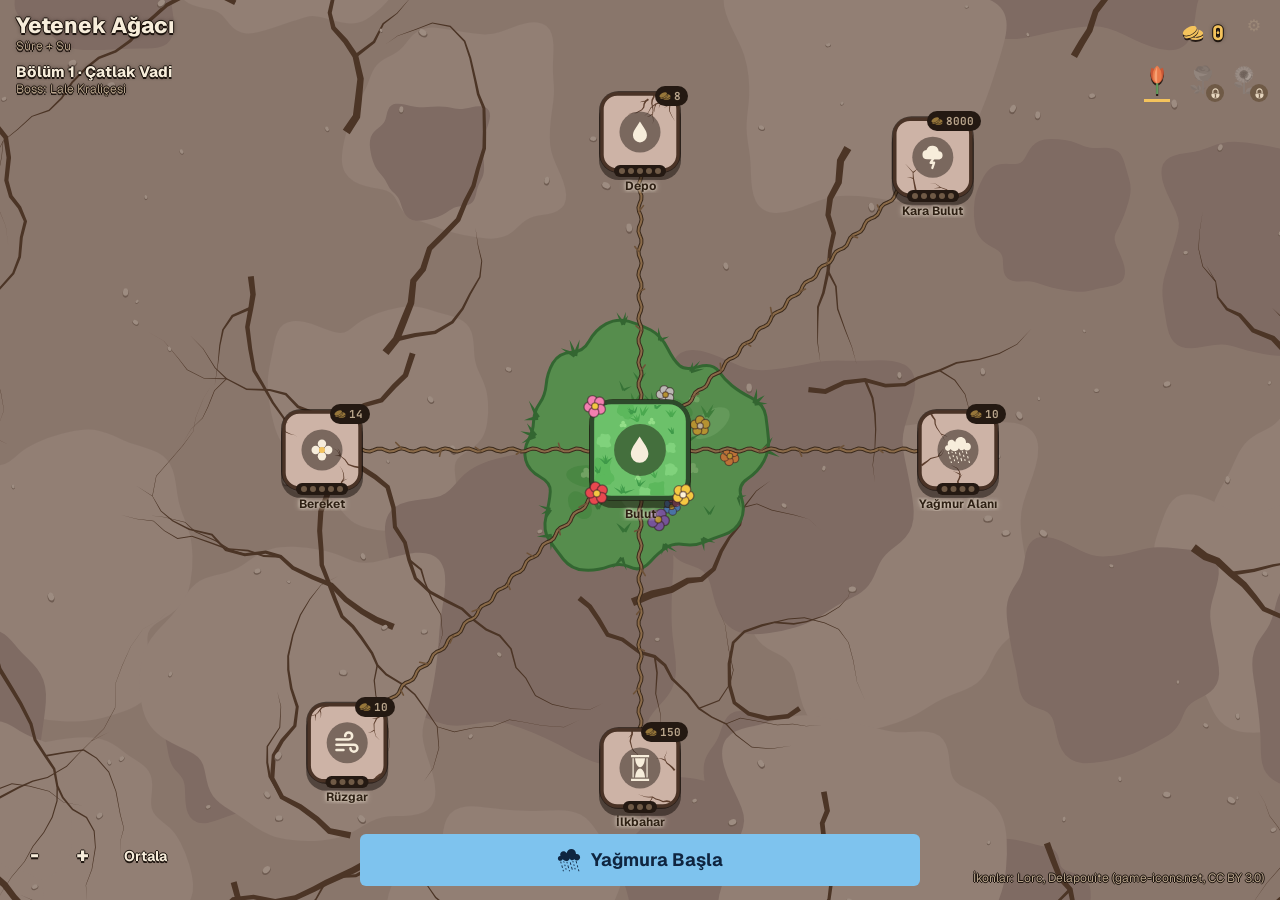
==== commit 7dfd9ae3: "." ====
--- a/rogue/index.html
+++ b/rogue/index.html
@@ -6,7 +6,7 @@
   <title>Yağmur Fırtınası: Rogue</title>
   <link rel="preconnect" href="https://fonts.googleapis.com">
   <link rel="stylesheet" href="https://fonts.googleapis.com/css2?family=Geist:wght@400;500;600;700&family=JetBrains+Mono:wght@500;600;700&display=swap">
-  <link rel="stylesheet" href="style.css?v=44">
+  <link rel="stylesheet" href="style.css?v=53">
   <script>
     window.__errs = [];
     addEventListener('error', function (e) { __errs.push(String(e.message) + ' @' + String(e.filename).split('/').pop() + ':' + e.lineno); });
@@ -31,15 +31,15 @@
     <aside class="dbg" id="dbg" hidden></aside>
   </div>
 
-  <script src="js/config.js?v=44"></script>
-  <script src="js/flora.js?v=44"></script>
-  <script src="js/hudart.js?v=44"></script>
-  <script src="js/meta.js?v=44"></script>
-  <script src="js/run.js?v=44"></script>
-  <script src="js/render.js?v=44"></script>
-  <script src="js/input.js?v=44"></script>
-  <script src="js/treeart.js?v=44"></script>
-  <script src="js/ui.js?v=44"></script>
-  <script src="js/main.js?v=44"></script>
+  <script src="js/config.js?v=53"></script>
+  <script src="js/flora.js?v=53"></script>
+  <script src="js/hudart.js?v=53"></script>
+  <script src="js/meta.js?v=53"></script>
+  <script src="js/run.js?v=53"></script>
+  <script src="js/render.js?v=53"></script>
+  <script src="js/input.js?v=53"></script>
+  <script src="js/treeart.js?v=53"></script>
+  <script src="js/ui.js?v=53"></script>
+  <script src="js/main.js?v=53"></script>
 </body>
 </html>
--- a/rogue/style.css
+++ b/rogue/style.css
@@ -67,7 +67,7 @@
 .hud { position: absolute; inset: 0; z-index: 5; pointer-events: none; user-select: none; -webkit-user-select: none;
   --ink: rgba(var(--deep-rgb), .9); }
 .hud-panel, .hud-level, .hud-toast { background: none; border-radius: 0; box-shadow: none; }
-.hud-num, .lv-name, .lv-num, .lv-tag, .lv-boss-name, .toast-title, .toast-hint {
+.hud-num, .lv-name, .lv-num, .lv-stage, .lv-tag, .lv-boss-name, .toast-title, .toast-hint {
   text-shadow: 0 2px 0 var(--ink), 1px 0 0 var(--ink), -1px 0 0 var(--ink), 0 -1px 0 var(--ink), 0 0 4px rgba(var(--deep-rgb), .6);
 }
 .hud .ico, .hud .coin-ico { filter: drop-shadow(0 2px 0 rgba(var(--deep-rgb), .85)); }
@@ -118,7 +118,11 @@
 /* boss goal: the boss flower itself at the end of the bar (no disc, no frame) */
 .lv-top { display: flex; align-items: baseline; justify-content: space-between; gap: 12px; }
 .lv-name { display: flex; align-items: center; gap: 8px; min-width: 0; font: 700 16px/20px var(--sans); color: var(--text); white-space: nowrap; overflow: hidden; text-overflow: ellipsis; }
-.lv-num { flex: none; font: 700 18px/20px var(--mono); color: var(--text); }
+.lv-num { flex: none; margin-left: auto; font: 700 18px/20px var(--mono); color: var(--text); }
+/* Growing-garden stage, right after the level name (outlined text on the scene, no frame) */
+.lv-stage { flex: none; font: 700 16px/20px var(--sans); color: var(--green); white-space: nowrap; transform-origin: 0 60%; }
+.lv-stage.pop { animation: stage-pop .3s cubic-bezier(.16, 1, .3, 1); }
+@keyframes stage-pop { from { transform: scale(1.35); opacity: .4; } to { transform: scale(1); opacity: 1; } }
 .stage .lv-cv { width: 100%; height: 30px; }
 .lv-ico { display: block; width: 28px; height: 28px; flex: none; object-fit: contain; }
 .hud-level.is-boss { box-shadow: none; }
@@ -325,6 +329,11 @@
   left: 0; right: 0; bottom: 0; padding: 12px max(var(--gutter), env(safe-area-inset-right)) max(14px, env(safe-area-inset-bottom)) max(var(--gutter), env(safe-area-inset-left));
 }
 .tree-foot .btn { display: flex; width: min(100%, 560px); margin: 0 auto; }
+.tree-foot .credits {
+  position: absolute; right: max(var(--gutter), env(safe-area-inset-right)); bottom: max(14px, env(safe-area-inset-bottom));
+  font-size: 12px; line-height: 16px; color: var(--muted); pointer-events: none;
+  text-shadow: 0 1px 0 var(--ink), 1px 0 0 var(--ink), -1px 0 0 var(--ink), 0 -1px 0 var(--ink);
+}
 .tree-ctl { position: absolute; left: max(12px, env(safe-area-inset-left)); bottom: 22px; display: flex; gap: 4px; z-index: 2; }
 .tree-btn {
   min-width: 44px; min-height: 44px; border-radius: 4px; font: 800 22px/1 var(--mono);
@@ -494,7 +503,7 @@
 @media (prefers-reduced-motion: reduce) {
   * { transition: none !important; }
   .results-panel, .tree-detail, .hud-combo.pop, .big-coins, .big-coins.done,
-  .tnode, .tnode::after, .hud-toast.show, .res-flower, .hud-level.scorched .bar-heat { animation: none !important; }
+  .tnode, .tnode::after, .hud-toast.show, .res-flower, .hud-level.scorched .bar-heat, .lv-stage.pop { animation: none !important; }
   .res-confetti { display: none; }
   .tnode.can-buy::after { opacity: .5; }
 }
